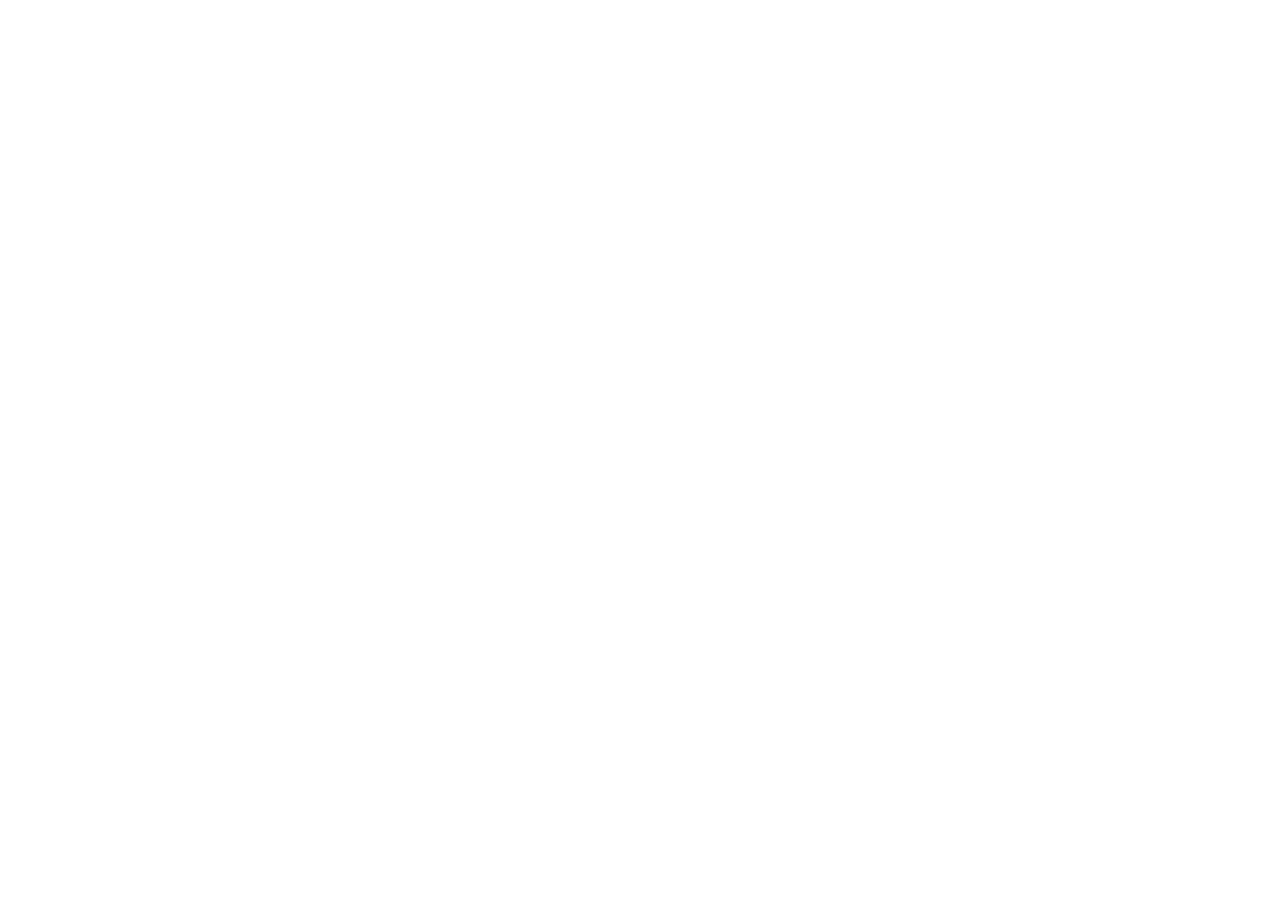
==== index.html @ 129872b4 "Initial commit" ====
<!DOCTYPE html>
<html lang="en">

<head>
  <meta charset="UTF-8">
  <meta http-equiv="X-UA-Compatible" content="IE=edge">
  <meta name="viewport" content="width=device-width, initial-scale=1.0">
  <title>Document</title>
  <link rel="stylesheet" href="https://necolas.github.io/normalize.css/8.0.1/normalize.css">
  <link rel="stylesheet" href="css/col.css">
  <link rel="stylesheet" href="css/style.css">
</head>

<body>

  <script src="js/main.js"></script>
</body>

</html>
---- css/col.css ----
* {
  margin: 0;
  padding: 0;
  box-sizing: border-box;
}

.container {
  margin: 0 auto;
}

.row {
  display: flex;
  flex-flow: row wrap;
}

.between {
  justify-content: space-between;
}
.around {
  justify-content: space-around;
}
.evenly {
  justify-content: space-evenly;
}
.middle {
  align-items: center;
}
.center {
  text-align: center;
  justify-content: center;
}

.col-1 {
  max-width: 8.33333%;
  flex-basis: 8.33333%;
}
.col-2 {
  max-width: 16.66666%;
  flex-basis: 16.66666%;
}
.col-3 {
  max-width: 25%;
  flex-basis: 25%;
}
.col-4 {
  max-width: 33.33333%;
  flex-basis: 33.33333%;
}
.col-5 {
  max-width: 41.66666%;
  flex-basis: 41.66666%;
}
.col-6 {
  max-width: 50%;
  flex-basis: 50%;
}
.col-7 {
  max-width: 58.33333%;
  flex-basis: 58.33333%;
}
.col-8 {
  max-width: 66.66666%;
  flex-basis: 66.66666%;
}
.col-9 {
  max-width: 75%;
  flex-basis: 75%;
}
.col-10 {
  max-width: 83.33333%;
  flex-basis: 83.33333%;
}
.col-11 {
  max-width: 91.66666%;
  flex-basis: 91.66666%;
}
.col-12 {
  max-width: 100%;
  flex-basis: 100%;
}
---- css/style.css ----
*,
*::after,
*::before {
  margin: 0;
  padding: 0;
  box-sizing: border-box;
}

body {
  background-color: #fff;
  min-height: 100vh;
  display: flex;
  flex-direction: column;
}
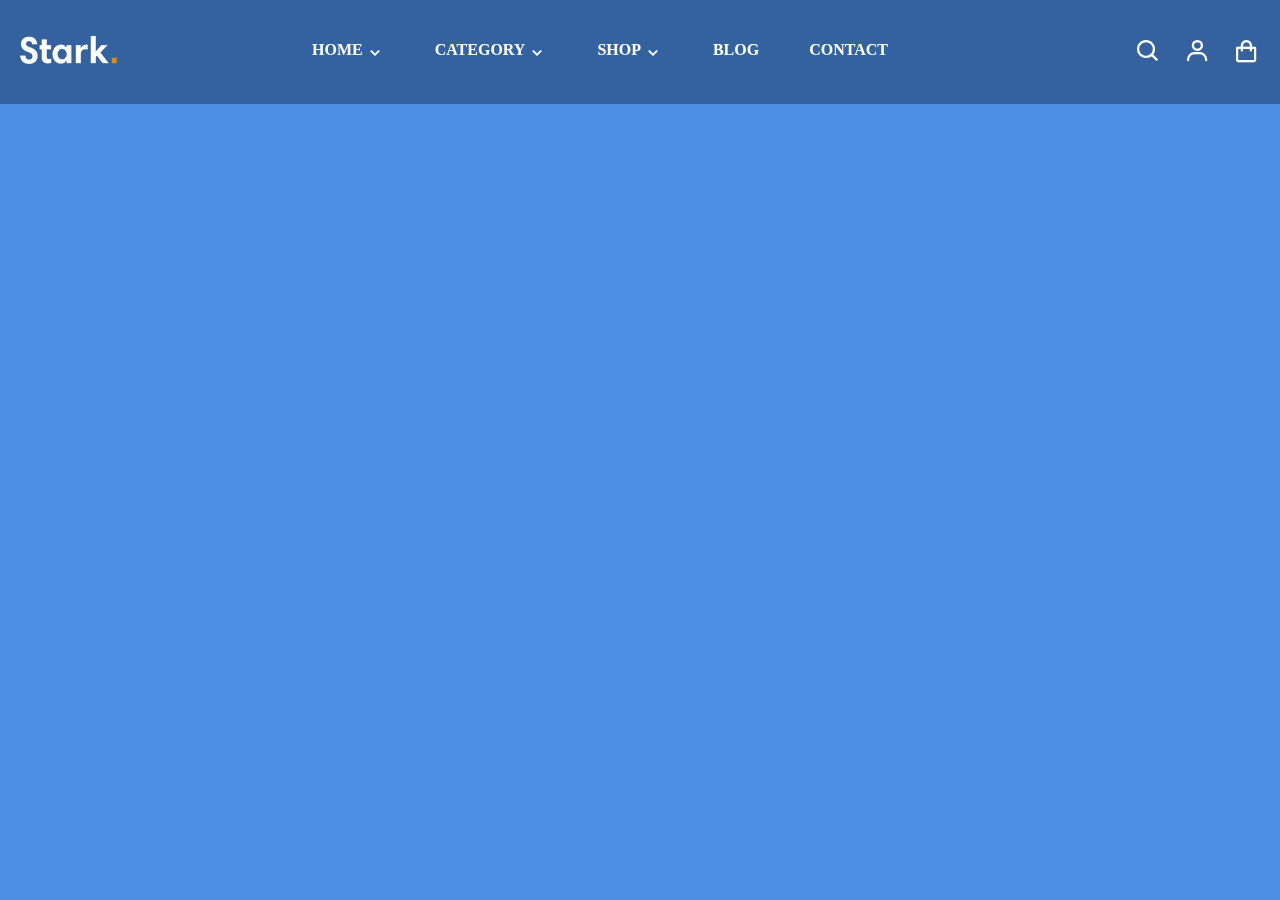
==== commit 22a8e387: "intial commit" ====
--- a/index.html
+++ b/index.html
@@ -5,14 +5,224 @@
   <meta charset="UTF-8">
   <meta http-equiv="X-UA-Compatible" content="IE=edge">
   <meta name="viewport" content="width=device-width, initial-scale=1.0">
-  <title>Document</title>
+  <title>rubiktheme</title>
+  <link href='https://unpkg.com/boxicons@2.1.1/css/boxicons.min.css' rel='stylesheet'>
   <link rel="stylesheet" href="https://necolas.github.io/normalize.css/8.0.1/normalize.css">
   <link rel="stylesheet" href="css/col.css">
+  <link rel="stylesheet" href="fonts/HarmoniaSans/HarmoniaSansProCyr-Light.ttf">
   <link rel="stylesheet" href="css/style.css">
 </head>
 
 <body>
 
+
+  <header class="site-header">
+    <div class="container">
+      <div class="header-inner row middle between">
+        <div class="header-logo">
+          <a class="text-none" href="#"><img src="images/logo_white.png" alt="img" width="97" height="28"></a>
+        </div>
+        <nav class="header-nav">
+          <ul class="nav-list style-none row middle">
+            <li class="nav-item hover-item row middle">
+              <p class="nav-link row middle ">home</p>
+                <i class='bx bx-chevron-down'></i>
+                <div class="home-drop-box">
+                  <ul class="home-list row middle style-none between">
+                    <li class="home-item ">
+                      <img src="images/home-1.jpg" alt="img" width="112" height="103">
+                      <h4 class="Home-1">Home 1</h4>
+                    </li>
+                    <li class="home-item">
+                      <img src="images/home-2.jpg" alt="img" width="112" height="103">
+                      <h4 class="Home-1">Home 2</h4>
+                    </li>
+                    <li class="home-item">
+                      <img src="images/home-3.jpg" alt="img" width="112" height="103">
+                      <h4 class="Home-1">Home 3</h4>
+                    </li>
+                    <li class="home-item">
+                      <img src="images/home-4.jpg" alt="img" width="112" height="103">
+                      <h4 class="Home-1">Home 4</h4>
+                    </li>
+                    <li class="home-item">
+                      <img src="images/home-5.jpg" alt="img" width="112" height="103">
+                      <h4 class="Home-1">Home 5</h4>
+                    </li>
+                    <li class="home-item">
+                      <img src="images/home-6.jpg" alt="img" width="112" height="103">
+                      <h4 class="Home-1">Home 6</h4>
+                    </li>
+                  </ul>
+                </div>
+              </a>
+            </li>
+            <li class="nav-item hover-item row middle">
+             
+              <p class="nav-link row middle ">category</p>
+              <i class='bx bx-chevron-down'></i>
+                <div class="category-drop-box">
+                  <ul class="categ-list-big row middle ">
+                    <li class="categ-item-big col-4">
+                      <ul class="categ-list ">
+                        <li class="categ-item categ-title">
+                         living
+                        </li>
+                        <li class="categ-item ">
+                          <a class="categ-link" href="#">Accessories</a> 
+                         </li>
+                         <li class="categ-item ">
+                          <a class="categ-link" href="#">Accessories</a> 
+                         </li>
+                         <li class="categ-item ">
+                          <a class="categ-link" href="#">Accessories</a> 
+                         </li>
+                         <li class="categ-item ">
+                          <a class="categ-link" href="#">Accessories</a> 
+                         </li>
+                         <li class="categ-item ">
+                          <a class="categ-link" href="#">Accessories</a> 
+                         </li>
+                       
+                      </ul>
+                    </li>
+               
+                    <li class="categ-item-big col-4">
+                      <ul class="categ-list">
+                        <li class="categ-item categ-title">
+                          furniture
+                        </li>
+                        <li class="categ-item ">
+                          <a class="categ-link" href="#">Accessories</a> 
+                         </li>
+                         <li class="categ-item ">
+                          <a class="categ-link" href="#">Accessories</a> 
+                         </li>
+                         <li class="categ-item ">
+                          <a class="categ-link" href="#">Accessories</a> 
+                         </li>
+                         <li class="categ-item ">
+                          <a class="categ-link" href="#">Accessories</a> 
+                         </li>
+                         <li class="categ-item ">
+                          <a class="categ-link" href="#">Accessories</a> 
+                         </li>
+                       
+                      </ul>
+                    </li>
+                    <li class="categ-item-big col-4">
+                      <ul class="categ-list nimadir">
+                        <li class="categ-item categ-title">
+                          home
+                        </li>
+                        <li class="categ-item row middle">
+                           <p class="categ-link">Accessories</p> 
+                          <i class='bx bx-chevron-down cehron-right'></i>
+                          <div class="access-drop-box">
+                            <ul class="categ-list access-list">
+                              <li class="categ-item acces-item">
+                                bottle openers
+                              </li>
+                              <li class="categ-item acces-item">
+                                tablewers
+                              </li>
+                              <li class="categ-item acces-item">
+                                trivets
+                              </li>
+                            </ul>
+                          </div>
+                         </li>
+                         <li class="categ-item row middle">
+                          <p class="categ-link">Accessories</p> 
+                          <i class='bx bx-chevron-down cehron-right'></i>
+                         </li>
+                         <li class="categ-item row middle">
+                          <p class="categ-link">Accessories</p> 
+                          <i class='bx bx-chevron-down cehron-right'></i> 
+                         </li>
+                         <li class="categ-item row middle">
+                          <p class="categ-link">Accessories</p> 
+                          <i class='bx bx-chevron-down cehron-right'></i>
+                         </li>
+                         <li class="categ-item row middle">
+                          <p class="categ-link">Accessories</p> 
+                          <i class='bx bx-chevron-down cehron-right'></i>
+                         </li>
+                       
+                      </ul>
+                    </li>
+                  </ul>
+                  <img class="categ-img" src="images/menu-product-1.jpg" alt="img" width="820" height="108">
+              
+                </div>
+      
+            </li>
+            <li class="nav-item hover-item row middle">
+         
+               <p class="nav-link row middle ">shop </p><i class='bx bx-chevron-down'></i> 
+              <div class="shop-drop-box">
+                <ul class="shop-list style-none ">
+                  <li class="shop-item">
+                    <img src="images/menu1.jpg" alt="img" width="254" height="129">
+                    <h4 class="Home-2">DESK STORAGE</h4>
+                  </li>
+                  <li class="shop-item">
+                    <img src="images/menu2.jpg" alt="img" width="254" height="129">
+                    <h4 class="Home-2">LIGHTING</h4>
+                  </li>
+                  <li class="shop-item">
+                    <img src="images/menu3.jpg" alt="img" width="254" height="129">
+                    <h4 class="Home-2">BOTTLE OPENERS</h4>
+                  </li>
+                  <li class="shop-item">
+                    <img src="images/menu4.jpg" alt="img" width="254" height="129">
+                    <h4 class="Home-2">FURNITURE</h4>
+                  </li>
+                  <li class="shop-item">
+                    <img src="images/menu5.jpg" alt="img" width="254" height="129">
+                    <h4 class="Home-2">DINING</h4>
+                  </li>
+                  <li class="shop-item">
+                    <img src="images/menu6.jpg" alt="img" width="254" height="129">
+                    <h4 class="Home-2">desk lamps</h4>
+                  </li>
+                </ul>
+              </div>
+            </li>
+            <li class="nav-item">
+              <a class="nav-link" href="#">
+                blog
+              </a>
+            </li>
+            <li class="nav-item">
+              <a class="nav-link" href="#">
+                contact
+              </a>
+            </li>
+          </ul>
+        </nav>
+        <div class="row middle">
+         <div class="searchbox">
+          <i class='bx bx-search'></i>
+         </div>
+         <div class="personbox">
+          <i class='bx bx-user'></i>
+         </div>
+          <div class="kozina">
+            <i class='bx bx-shopping-bag'></i>
+          </div>
+        </div>
+      
+      </div>
+    </div>
+  </header>
+
+<section class="hero-section">
+
+</section>
+
+
+
   <script src="js/main.js"></script>
 </body>
 
--- a/css/style.css
+++ b/css/style.css
@@ -1,3 +1,5 @@
+
+@import url('https://fonts.googleapis.com/css2?family=Inter:wght@400;500;600&family=display=swap');
 *,
 *::after,
 *::before {
@@ -7,9 +9,348 @@
 }
 
 body {
-  background-color: #fff;
+  background-color: rgb(76, 143, 230);
   min-height: 100vh;
   display: flex;
   flex-direction: column;
-}
-
+  /* padding-top: 100px; */
+}
+
+
+.container{
+  width: 1270px;
+  padding: 0 15px;
+}
+
+
+.site-header{
+
+  width: 100%;
+  position: fixed;
+  top: 0;
+  transition: all 0.5s ease;
+  background-color: rgba(0, 0, 0, 0.308);
+}
+
+.style-none{
+  list-style-type: none;
+}
+.text-none{
+  text-decoration: none;
+}
+.nav-item{
+  padding: 40px 0;
+  margin-right: 50px;
+  text-decoration: none;
+  text-transform: uppercase;
+  font-size: 16px;
+  color: #fff;
+  line-height: 1.25em;
+  font-weight: 700;
+  cursor: pointer;
+  transition: all 0.5s ease;
+}
+.nav-text{
+  margin-right: 50px;
+  text-decoration: none;
+  text-transform: uppercase;
+  font-size: 16px;
+  color: #fff;
+  line-height: 1.25em;
+  font-weight: 700;
+}
+.nav-link{
+  /* padding-bottom: 3px; */
+  text-decoration: none;
+  text-transform: uppercase;
+  font-size: 16px;
+  color: #fff;
+  line-height: 1.25em;
+  font-weight: 700;
+  display: flex;
+  flex-direction: column;
+  align-items: center;
+  transition: all 0.5s ease;
+
+}
+.nav-link::after{
+  margin-top: 2px;
+  content: '';
+  width: 0;
+  height: 2px;
+  border-radius: 2px;
+  display: block;
+  background-color: #D88F0F;
+  opacity: 0;
+  transition: all 0.4s ease;
+}
+.nav-item:hover .nav-link::after{
+  opacity: 1;
+  width: 100%;
+}
+
+.bx-chevron-down,
+.bx-search, 
+.bx-user,
+.bx-shopping-bag{
+  font-size: 20px;
+  margin-left: 2px;
+}
+.bx-search, 
+.bx-user,
+.bx-shopping-bag{
+  color: #fff;
+  font-size: 27px;
+}
+.bx-search, 
+.bx-user{
+  margin-right: 20px;
+}
+.home-drop-box{
+  position: absolute;
+  top: 140%;
+  left: -170%;
+  padding: 20px;
+  width: 850px;
+  background-color: #fff;
+  transition-duration: 0.4s;
+  border-bottom-left-radius:  5px;
+  border-bottom-right-radius:  5px;
+  display: none;
+  animation: header-anim;
+  animation-duration: 0.5s;
+  transform: translate(0, -20px);
+  transition: all 0.5s ease;
+}
+.hover-item{
+  position: relative;
+  transition: all 0.5s ease;
+}
+.hover-item:nth-child(1):hover .home-drop-box{
+  top: 120%;
+  display: block;
+}
+.hover-item:nth-child(1) .home-drop-box .home-list .home-item:hover  img{
+    transform:scale(1.2);
+}
+.hover-item:nth-child(1) .home-drop-box .home-list .home-item:hover  h4{
+    color: #4c8fe6;
+}
+
+.home-item img{
+  transition: all 0.5s;
+  border-radius: 5px;
+  margin-bottom: 10px;
+}
+.home-item{
+  transition: all 0.5s ease;
+}
+.Home-1{
+  text-align: center;
+  color: #535353;
+  font-size: 14px;
+  font-weight: 600;
+  font-weight: bold;
+  text-transform: uppercase;
+}
+.Home-2{
+  text-align: center;
+  color: #535353;
+  font-size: 14px;
+  font-weight: 600;
+  font-weight: bold;
+  text-transform: uppercase;
+}
+.Home-1::after{
+  margin-top: 2px;
+  content: '';
+  width: 50%;
+  height: 2px;
+  border-radius: 2px;
+  display: block;
+  background-color: #D88F0F;
+  margin: 0 auto;
+}
+
+
+@keyframes header-anim{
+  0%{
+    transform: translate(0,0);
+  }
+  100%{
+    transform: translate(0, -20px);
+  }
+}
+
+
+.hero-section{
+   background-color: #4c8fe6;
+}
+
+
+.shop-drop-box{
+  position: absolute;
+  top: 140%;
+  left: -620%;
+  padding: 20px;
+  width: 850px;
+  background-color: #fff;
+  transition-duration: 0.4s;
+  border-bottom-left-radius:  5px;
+  border-bottom-right-radius:  5px;
+  display: none;
+  animation: header-anim;
+  animation-duration: 0.5s;
+  transform: translate(0, -20px);
+  transition: all 0.5s ease;
+
+}
+.shop-item:not(:nth-child(3), :nth-child(6)){
+ margin-right: 20px;
+}
+
+.shop-item img{
+  margin-bottom: 10px;
+  transition: all 0.5s ease;
+  border-radius: 5px;
+}
+.shop-item h4{
+  margin-bottom: 10px;
+}
+
+
+.shop-list{
+  display: flex;
+  flex-wrap: wrap;
+  justify-content: space-between;
+}
+.hover-item:nth-child(3):hover .shop-drop-box{
+  top: 120%;
+  display: block;
+}
+.hover-item:nth-child(3) .shop-drop-box .shop-list .shop-item:hover  img{
+    transform:scale(1.1);
+}
+.hover-item:nth-child(3) .shop-drop-box .shop-list .shop-item:hover h4{
+    color: #4c8fe6;
+}
+
+
+
+.category-drop-box{
+  position: absolute;
+  top: 140%;
+  left: -230%;
+  padding: 20px;
+  width: 850px;
+  background-color: #fff;
+  transition-duration: 0.4s;
+  border-bottom-left-radius:  5px;
+  border-bottom-right-radius:  5px;
+  display: none;
+  animation: header-anim;
+  animation-duration: 0.5s;
+  transform: translate(0, -20px);
+  transition: all 0.5s ease;
+}
+.categ-title{
+  font-size: 16px;
+  font-weight: 600;
+  color: #535353;
+  list-style-type: none;
+  text-transform: uppercase;
+}
+.categ-title::after{
+  margin-top: 4px;
+  content: '';
+  width: 20%;
+  height: 2px;
+  border-radius: 2px;
+  display: block;
+  background-color: #D88F0F;
+  margin-bottom: 25px;
+}
+.categ-list{
+  padding: 15px;
+  list-style-type: disc;
+  color: #535353;
+}
+.categ-list-big{
+  list-style-type: none;
+  margin-bottom: 20px;
+}
+
+
+.categ-item{
+  transition: all 0.2s ease;
+}
+.categ-link{
+  font-size: 16px;
+  color: #535353;
+  text-decoration: none;
+  text-transform: capitalize;
+  transition: all 0.5s ease;
+}
+.categ-item{
+  margin-bottom: 15px;
+}
+.categ-link:hover{
+  color: #D88F0F;
+}
+.hover-item:nth-child(2):hover .category-drop-box{
+  top: 120%;
+  display: block;
+}
+.hover-item:nth-child(2) .category-drop-box .categ-list-big .categ-item-big .categ-list .categ-item:hover{
+  color: #D88F0F;
+}
+.category-drop-box img{
+  transition: all 0.5s ease;
+}
+.hover-item .category-drop-box img:hover{
+  transform: scale(0.9);
+}
+
+.cehron-right{
+  margin: 0;
+  color: #535353;
+}
+
+
+.nimadir{
+  list-style-type: disc ;
+  color: #535353;
+}
+
+
+.access-drop-box{
+  position: absolute;
+  top: 140%;
+  left: -230%;
+  padding: 20px;
+  width: 850px;
+  background-color: #fff;
+  transition-duration: 0.4s;
+  border-bottom-left-radius:  5px;
+  border-bottom-right-radius:  5px;
+  /* display: none; */
+  animation: header-anim2;
+  animation-duration: 0.5s;
+  transform: translate(-20px, 0);
+  transition: all 0.5s ease;
+}
+
+
+/* 
+@keyframes header-anim2{
+  0%{
+    transform: translate(0,0);
+  }
+  100%{
+    transform: translate(-20px, 0);
+  }
+}
+.hover-item:nth-child(2) .category-drop-box .categ-list-big .categ-item-big:nth-child(3) .categ-list .categ-item:nth-child(1):hover .access-drop-box{
+  top: 120%;
+  display: block;
+} */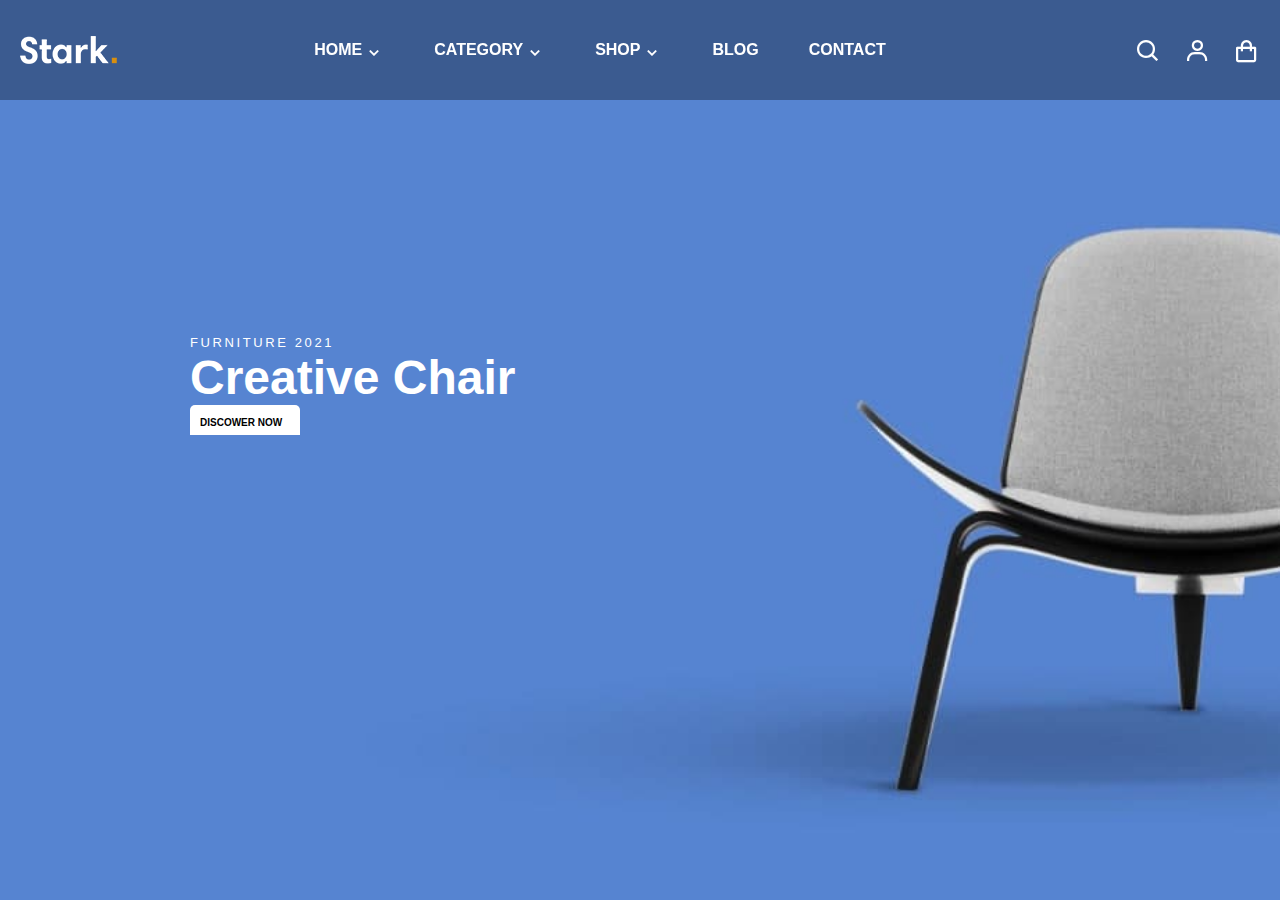
==== commit c91e25d4: "s" ====
--- a/index.html
+++ b/index.html
@@ -15,7 +15,7 @@
 
 <body>
 
-
+<div class="hero-img">
   <header class="site-header">
     <div class="container">
       <div class="header-inner row middle between">
@@ -111,22 +111,22 @@
                       </ul>
                     </li>
                     <li class="categ-item-big col-4">
-                      <ul class="categ-list nimadir">
+                      <ul class="categ-list ">
                         <li class="categ-item categ-title">
                           home
                         </li>
                         <li class="categ-item row middle">
                            <p class="categ-link">Accessories</p> 
                           <i class='bx bx-chevron-down cehron-right'></i>
-                          <div class="access-drop-box">
-                            <ul class="categ-list access-list">
-                              <li class="categ-item acces-item">
-                                bottle openers
-                              </li>
-                              <li class="categ-item acces-item">
-                                tablewers
-                              </li>
-                              <li class="categ-item acces-item">
+                          <div class="access-drop-box ">
+                            <ul class=" access-list">
+                              <li class="categ-link acces-item">
+                                bottle openers
+                              </li>
+                              <li class="categ-link acces-item">
+                                tablewers
+                              </li>
+                              <li class="categ-link acces-item">
                                 trivets
                               </li>
                             </ul>
@@ -135,18 +135,76 @@
                          <li class="categ-item row middle">
                           <p class="categ-link">Accessories</p> 
                           <i class='bx bx-chevron-down cehron-right'></i>
+                          <div class="access-drop-box2 ">
+                            <ul class=" access-list">
+                              <li class="categ-link acces-item">
+                                bottle openers
+                              </li>
+                              <li class="categ-link acces-item">
+                                tablewers
+                              </li>
+                              <li class="categ-link acces-item">
+                                trivets
+                              </li>
+                              <li class="categ-link acces-item">
+                                trivets
+                              </li>
+                              <li class="categ-link acces-item">
+                                trivets
+                              </li>
+                            </ul>
+                          </div>
                          </li>
                          <li class="categ-item row middle">
                           <p class="categ-link">Accessories</p> 
                           <i class='bx bx-chevron-down cehron-right'></i> 
+                          <div class="access-drop-box3 ">
+                            <ul class=" access-list">
+                              <li class="categ-link acces-item">
+                                bottle openers
+                              </li>
+                              <li class="categ-link acces-item">
+                                tablewers
+                              </li>
+                            </ul>
+                          </div>
                          </li>
                          <li class="categ-item row middle">
                           <p class="categ-link">Accessories</p> 
                           <i class='bx bx-chevron-down cehron-right'></i>
+                          <div class="access-drop-box4 ">
+                            <ul class=" access-list">
+                              <li class="categ-link acces-item">
+                                bottle openers
+                              </li>
+                              <li class="categ-link acces-item">
+                                tablewers
+                              </li>
+                              <li class="categ-link acces-item">
+                                trivets
+                              </li>
+                              <li class="categ-link acces-item">
+                                trivets
+                              </li>
+                              <li class="categ-link acces-item">
+                                trivets
+                              </li>
+                            </ul>
+                          </div>
                          </li>
                          <li class="categ-item row middle">
                           <p class="categ-link">Accessories</p> 
                           <i class='bx bx-chevron-down cehron-right'></i>
+                          <div class="access-drop-box5 ">
+                            <ul class=" access-list">
+                              <li class="categ-link acces-item">
+                                bottle openers
+                              </li>
+                              <li class="categ-link acces-item">
+                                tablewers
+                              </li>
+                            </ul>
+                          </div>
                          </li>
                        
                       </ul>
@@ -202,15 +260,15 @@
           </ul>
         </nav>
         <div class="row middle">
-         <div class="searchbox">
+         <button class="searchbox" id="openmodalsearch">
           <i class='bx bx-search'></i>
-         </div>
-         <div class="personbox">
+         </button>
+         <button class="pesonbtn" id="btnpersonid">
           <i class='bx bx-user'></i>
-         </div>
-          <div class="kozina">
+         </button>
+          <button class="korzina" id="korzinaid">
             <i class='bx bx-shopping-bag'></i>
-          </div>
+          </button>
         </div>
       
       </div>
@@ -218,11 +276,75 @@
   </header>
 
 <section class="hero-section">
-
+<div class="container">
+  <div class="hero-inner ">
+    <div class="hero-info">
+      <div class="hero-block">
+      <p class="hero-text">
+        furniture 2021
+      </p>
+      <h1 class="hero-title">creative chair</h1>
+      <a class="discow" href="#">discower now</a>
+    </div>
+    <div class="flur"></div>
+  </div>
+ 
+  </div>
+</div>
 </section>
 
 
-
+</div>
+
+
+<div class="searchmodalbox" id="modalboxsearch">
+  <div class="searchinner">
+    <button class="remove" id="removeid">X</button>
+    <p class="modal-text">what are you looking for?</p>
+    <div class="searchinput row middle between">
+      <input class="input" type="text" placeholder="search">
+      <button class="searchbox"><i class='bx bx-search serachimg'></i></button>
+    </div>
+    <p class="modal-text modal-text2">No produst found</p>
+  </div>
+</div>
+
+<div class="personmodalbox" id="modalboxperson">
+  <div class="personinner">
+    <button class="remove2" id="removeid2">X</button>
+    <div class="row midddle center link-box">
+      <a class="signin in" href="#">sign in</a>
+      <hr class="tophr">
+      <a  class="signin regitsr" href="#">registr</a>
+    </div>
+    <div class="input-box">
+      <form action="https://echo.htmlacademy.ru">
+          <input class="input-label email" type="text" name="email" id="email" placeholder=" email " required>
+         <input  class="input-label sign-password"  type="password" name="email" id="password" placeholder="Password" required>
+          <button class="btn-form sign-up-btn" type="submit">Sign in</button>
+      </form>
+  </div>
+  <a class="forgot-link" href="#">Forgot your Password?</a>
+  <a class="comp-text" href="#">compare (0)</a>
+  <a class="comp-text" href="#">wishlist (0)</a>
+  <a class="comp-text" href="#">english</a>
+  <a class="comp-text" href="#">usd</a>
+
+  </div>
+</div>
+
+
+
+
+<div class="korzinamodalbox" id="modalboxkorzina">
+  <div class="korzininner">
+    <div class="korzinbox row middle center  ">
+      <button class="remove3" id="removeid3">X</button>
+      <p class="card-text">Your cart</p>
+    </div>
+  <p class="cards-text">There are no more items in your cart</p>
+  </div>
+</div>
   <script src="js/main.js"></script>
 </body>
 
--- a/css/style.css
+++ b/css/style.css
@@ -9,11 +9,12 @@
 }
 
 body {
-  background-color: rgb(76, 143, 230);
+  background-color: #4c8fe6;
   min-height: 100vh;
   display: flex;
+  font-family:sans-serif;
   flex-direction: column;
-  /* padding-top: 100px; */
+  overflow-x: hidden;
 }
 
 
@@ -24,10 +25,11 @@
 
 
 .site-header{
-
   width: 100%;
+  height: 100px;
   position: fixed;
   top: 0;
+  left: 0;
   transition: all 0.5s ease;
   background-color: rgba(0, 0, 0, 0.308);
 }
@@ -127,7 +129,7 @@
   transition: all 0.5s ease;
 }
 .hover-item:nth-child(1):hover .home-drop-box{
-  top: 120%;
+  top: 115%;
   display: block;
 }
 .hover-item:nth-child(1) .home-drop-box .home-list .home-item:hover  img{
@@ -183,9 +185,7 @@
 }
 
 
-.hero-section{
-   background-color: #4c8fe6;
-}
+
 
 
 .shop-drop-box{
@@ -225,7 +225,7 @@
   justify-content: space-between;
 }
 .hover-item:nth-child(3):hover .shop-drop-box{
-  top: 120%;
+  top: 115%;
   display: block;
 }
 .hover-item:nth-child(3) .shop-drop-box .shop-list .shop-item:hover  img{
@@ -272,7 +272,7 @@
 }
 .categ-list{
   padding: 15px;
-  list-style-type: disc;
+  list-style-type: square;
   color: #535353;
 }
 .categ-list-big{
@@ -283,6 +283,7 @@
 
 .categ-item{
   transition: all 0.2s ease;
+  margin-bottom: 15px;
 }
 .categ-link{
   font-size: 16px;
@@ -291,14 +292,12 @@
   text-transform: capitalize;
   transition: all 0.5s ease;
 }
-.categ-item{
-  margin-bottom: 15px;
-}
+
 .categ-link:hover{
   color: #D88F0F;
 }
 .hover-item:nth-child(2):hover .category-drop-box{
-  top: 120%;
+  top: 115%;
   display: block;
 }
 .hover-item:nth-child(2) .category-drop-box .categ-list-big .categ-item-big .categ-list .categ-item:hover{
@@ -325,32 +324,476 @@
 
 .access-drop-box{
   position: absolute;
-  top: 140%;
-  left: -230%;
-  padding: 20px;
-  width: 850px;
+  top: 85px;
+  left: 715px;
+  width: 150px;
   background-color: #fff;
   transition-duration: 0.4s;
-  border-bottom-left-radius:  5px;
-  border-bottom-right-radius:  5px;
-  /* display: none; */
+  border-radius: 5px;
+  box-shadow: 0 5px 5px 0 rgba(0,0,0,0.2);
+  display: none;
   animation: header-anim2;
   animation-duration: 0.5s;
-  transform: translate(-20px, 0);
-  transition: all 0.5s ease;
-}
-
-
-/* 
+  transform: translate(-30px, 0);
+  transition: all 0.5s ease;
+}
+
+.access-list{
+  padding: 20px;
+  list-style-type:square;
+  color: #535353;
+}
+.acces-item{
+  font-size: 14px;
+  color: #535353d7;
+  text-decoration: none;
+  text-transform: capitalize;
+  transition: all 0.5s ease;
+}
+.acces-item:not(:last-child){
+  margin-bottom: 10px;
+}
+
+.access-drop-box2{
+  position: absolute;
+  top: 105px;
+  left: 715px;
+  width: 150px;
+  background-color: #fff;
+  transition-duration: 0.4s;
+  border-radius: 5px;
+  box-shadow: 0 5px 5px 0 rgba(0,0,0,0.2);
+  display: none;
+  animation: header-anim2;
+  animation-duration: 0.5s;
+  transform: translate(-30px, 0);
+  transition: all 0.5s ease;
+}
+.access-drop-box3{
+  position: absolute;
+  top: 140px;
+  left: 715px;
+  width: 150px;
+  background-color: #fff;
+  transition-duration: 0.4s;
+  border-radius: 5px;
+  box-shadow: 0 5px 5px 0 rgba(0,0,0,0.2);
+  display: none;
+  animation: header-anim2;
+  animation-duration: 0.5s;
+  transform: translate(-30px, 0);
+  transition: all 0.5s ease;
+}
+.access-drop-box4{
+  position: absolute;
+  top: 180px;
+  left: 715px;
+  width: 150px;
+  background-color: #fff;
+  transition-duration: 0.4s;
+  border-radius: 5px;
+  box-shadow: 0 5px 5px 0 rgba(0,0,0,0.2);
+  display: none;
+  animation: header-anim2;
+  animation-duration: 0.5s;
+  transform: translate(-30px, 0);
+  transition: all 0.5s ease;
+}
+.access-drop-box5{
+  position: absolute;
+  top: 216px;
+  left: 715px;
+  width: 150px;
+  background-color: #fff;
+  transition-duration: 0.4s;
+  border-radius: 5px;
+  box-shadow: 0 5px 5px 0 rgba(0,0,0,0.2);
+  display: none;
+  animation: header-anim2;
+  animation-duration: 0.5s;
+  transform: translate(-30px, 0);
+  transition: all 0.5s ease;
+}
 @keyframes header-anim2{
   0%{
     transform: translate(0,0);
   }
   100%{
-    transform: translate(-20px, 0);
+    transform: translate(-30px, 0);
   }
 }
-.hover-item:nth-child(2) .category-drop-box .categ-list-big .categ-item-big:nth-child(3) .categ-list .categ-item:nth-child(1):hover .access-drop-box{
-  top: 120%;
-  display: block;
-} */+.categ-item:nth-child(2):hover .access-drop-box{
+  left: 720px;
+  display: block;
+}
+.categ-item:nth-child(3):hover .access-drop-box2{
+  left: 720px;
+  display: block;
+}
+.categ-item:nth-child(4):hover .access-drop-box3{
+  left: 720px;
+  display: block;
+}
+.categ-item:nth-child(5):hover .access-drop-box4{
+  left: 720px;
+  display: block;
+}
+.categ-item:nth-child(6):hover .access-drop-box5{
+  left: 720px;
+  display: block;
+}
+
+
+.hero-section{
+  margin-top: 100px;
+  z-index: -1;
+  overflow: hidden;
+}
+.hero-img{
+  content: '';
+  display: block;
+  width: 100vw;
+  height: 100vh;
+  background-image: url('../images/chair.jpg');
+  background-repeat: no-repeat;
+  background-size: cover;
+}
+
+.hero-inner{
+  padding-top: 235px;
+}
+.hero-text{
+  color: #fff;
+  font-size: 13px;
+  letter-spacing: 0.2em;
+  text-transform: uppercase;
+}
+.hero-title{
+  text-transform: capitalize;
+  color: #fff;
+  font-size: 48px;
+  font-weight: 600;
+}
+.hero-block{
+  padding-left: 170px;
+}
+.hero-info{
+  /* width: 0;
+  overflow: hidden; */
+  height: 100px;
+  transition: all 4s 2s ease infinite;
+  position: relative;
+  animation: hero-anim;
+  white-space: nowrap;
+}
+.hero-block{
+  position: absolute;
+}
+@keyframes hero-anim {
+  100%{
+    width: 600px;
+  }
+  
+}
+
+
+/* .flur{
+  position: absolute;
+  left: 0;
+  background-color: #4c8fe6;
+  height: 100px;
+  width: 590px;
+} */
+
+.hero-nfo:hover{
+  width: 100%;
+}
+
+
+.discow{
+  background-color: #fff;
+  color: #000;
+  padding: 12px 10px ;
+  font-size: 10px;
+  font-weight: 800;
+  text-decoration: none;
+  text-transform: uppercase;
+  border-radius: 5px;
+  font-weight: bold;
+  display: flex;
+  align-items: center;
+  width: 110px;
+}
+
+
+
+
+
+
+
+
+
+
+
+
+
+
+
+
+
+
+
+
+
+
+
+
+
+
+
+
+
+
+.searchbox{
+  border: none;
+  cursor: pointer;
+  background-color: transparent;
+  transition: all 0.5s ease;
+}
+.pesonbtn{
+  cursor: pointer;
+  border: none;
+  background-color: transparent;
+  transition: all 0.5s ease;
+}
+.korzina{
+  cursor: pointer;
+  border: none;
+  background-color: transparent;
+  transition: all 0.5s ease;
+}
+
+.searchmodalbox{
+  position: absolute;
+  top: 0;
+  left: 0;
+  background-color: #fff;
+  width: 100vw;
+  height: 100vh;
+  display: none;
+  z-index: 100;
+}
+.searchinner{
+  position: absolute;
+  top:0;
+  left: 0;
+  padding: 100px 20px;
+}
+.searchinput{
+  width: 97vw;
+  height: 100px;
+  border: none;
+  border-bottom: 4px solid #535353;
+  margin-bottom: 50px;
+}
+.input{
+  width: 95%;
+  border: none; 
+  text-transform: capitalize;
+  font-size: 40px;
+  font-weight: 500; 
+  outline: none;
+ 
+}
+
+.serachimg{
+  color: #535353;
+  font-size: 40px;
+  transition: all 0.4s ease;
+}
+.serachimg:hover{
+  color: #D88F0F;
+}
+.modal-text{
+  font-size: 16px;
+  color: #2e2c2c;
+  text-transform: lowercase;
+  font-weight: 500;
+  margin-bottom: 10px;
+}
+.modal-text2{
+  text-transform: capitalize;
+}
+
+.remove{
+  position: absolute;
+  top: 24%;
+  right: 3%;
+  border: none;
+  background-color: transparent;
+  color: #535353;
+  font-size: 40px;
+  transition: all 0.4s ease;
+  cursor: pointer;
+}
+.remove:hover{
+  color: #D88F0F;
+}
+
+
+.personmodalbox{
+  position: absolute;
+  top: 0;
+  right: 0;
+  background-color: #fff;
+  width: 370px;
+  height: 100vh;
+  display: none;
+  z-index: 100;
+}
+.personinner{
+  position: absolute;
+  top:0;
+  right: 0;
+  padding: 60px 20px; 
+}
+
+
+.remove2{
+  position: absolute;
+  top: 4%;
+  left: 5%;
+  border: none;
+  color: #535353;
+  font-size: 20px;
+  transition: all 0.4s ease;
+  cursor: pointer;
+  padding: 10px 14px;
+  border-radius: 50%;
+}
+.in{
+  margin-right: 30px;
+}
+.link-box{
+  padding-top: 40px;
+  margin-bottom: 20px;
+}
+.tophr{
+  margin: 0 20px;
+  border-right: 1px solid #53535371;
+  width: 1px;
+  height: 30px;
+  background-color: #53535375;
+  color: #53535350;
+}
+.signin{
+  text-transform: uppercase;
+  font-size: 14px;
+  color: #000;
+  font-weight: 600;
+  text-decoration: none;
+ 
+}
+.regitsr{
+  margin-left: 30px;
+  color: #535353b7;
+}
+
+.input-label{
+  width: 320px;
+  border: 1px solid #53535356;
+  outline: none;
+  padding:18px  10px;
+  text-transform: capitalize;
+  margin-bottom: 20px;
+}
+.btn-form{
+  border: none;
+  background-color: #000;
+  color: #fff;
+  width: 320px;
+  padding: 18px 10px;
+  text-transform: uppercase;
+  cursor: pointer;
+  border-radius: 3px;
+  margin-bottom: 15px;
+}
+.forgot-link{
+  color: #53535388;
+  text-decoration: none;
+  font-size: 16px;
+  display: block;
+  margin-bottom: 20px;
+}
+
+.comp-text{
+  text-decoration: none;
+  padding: 10px 0;  
+  color: #2e2d2d;
+  font-size: 16px;
+  display: block;
+  margin-bottom: 20px;
+  text-transform: capitalize;
+  border-bottom: 1px solid #5353532a;
+}
+
+
+.korzinamodalbox{
+  position: absolute;
+  top: 0;
+  right: 0;
+  background-color: #fff;
+  width: 370px;
+  height: 100vh;
+  display: none;
+  z-index: 100;
+}
+.korzininner{
+  position: absolute;
+  top:0;
+}
+.korzinbox{
+  width: 370px;
+  height: 60px;
+  background-color: rgba(226, 215, 215, 0.678);
+  margin-bottom: 30px;
+}
+.remove3{
+  position: absolute;
+  top: 10%;
+  left: 2%;
+  border: none;
+  color: #535353ce;
+  font-size: 16px;
+  background-color: transparent;
+  transition: all 0.4s ease;
+  cursor: pointer;
+  padding: 10px 14px;
+}
+.card-text{
+  text-align: center;
+  font-size: 16px;
+  color: rgba(0, 0, 0, 0.863);
+  text-transform: uppercase;
+  font-weight: 600;
+
+}
+.cards-text{
+  color: #535353;
+  font-size: 16px;
+  text-align: center;
+  letter-spacing:1.2;
+}
+.show{
+  display: block;
+  animation: show 0.4s ease;
+}
+
+@keyframes show {
+  0% {
+    height: 0;
+  }
+  100% {
+    height: 100vh;
+  }
+}
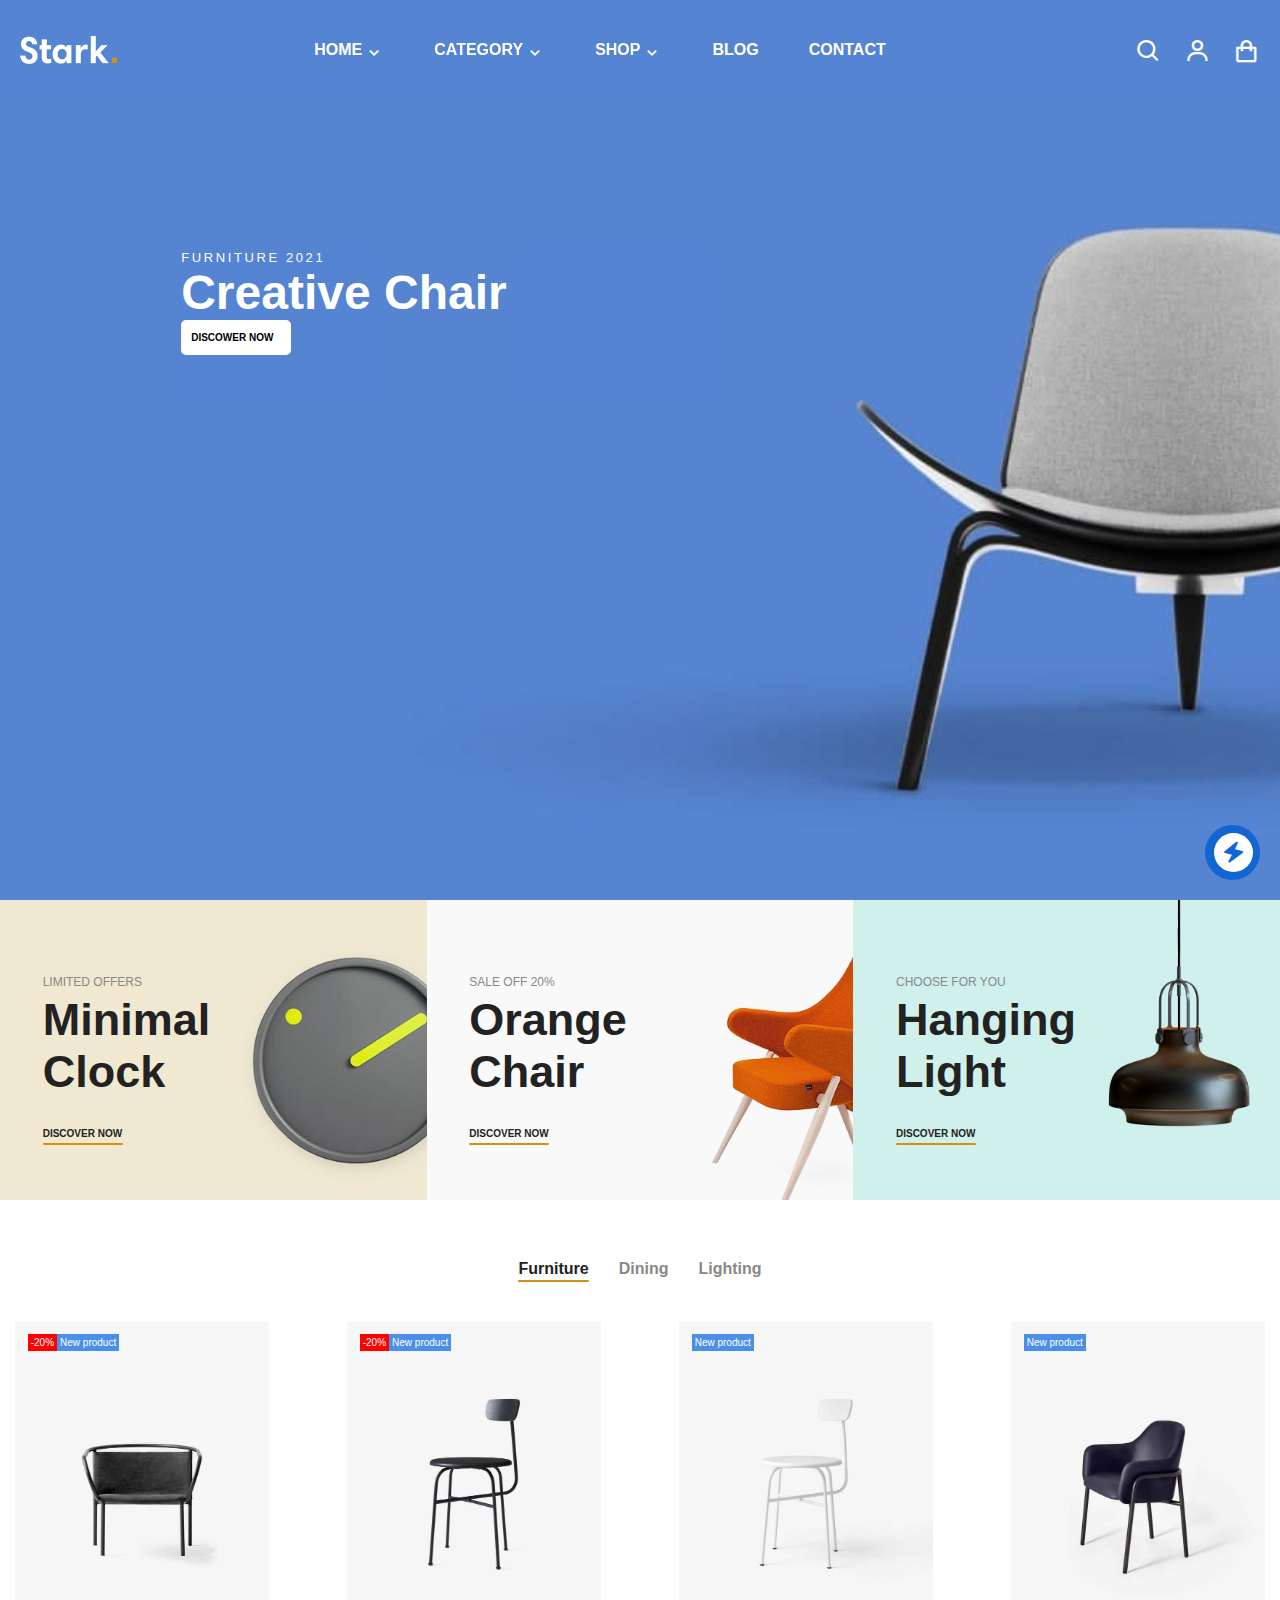
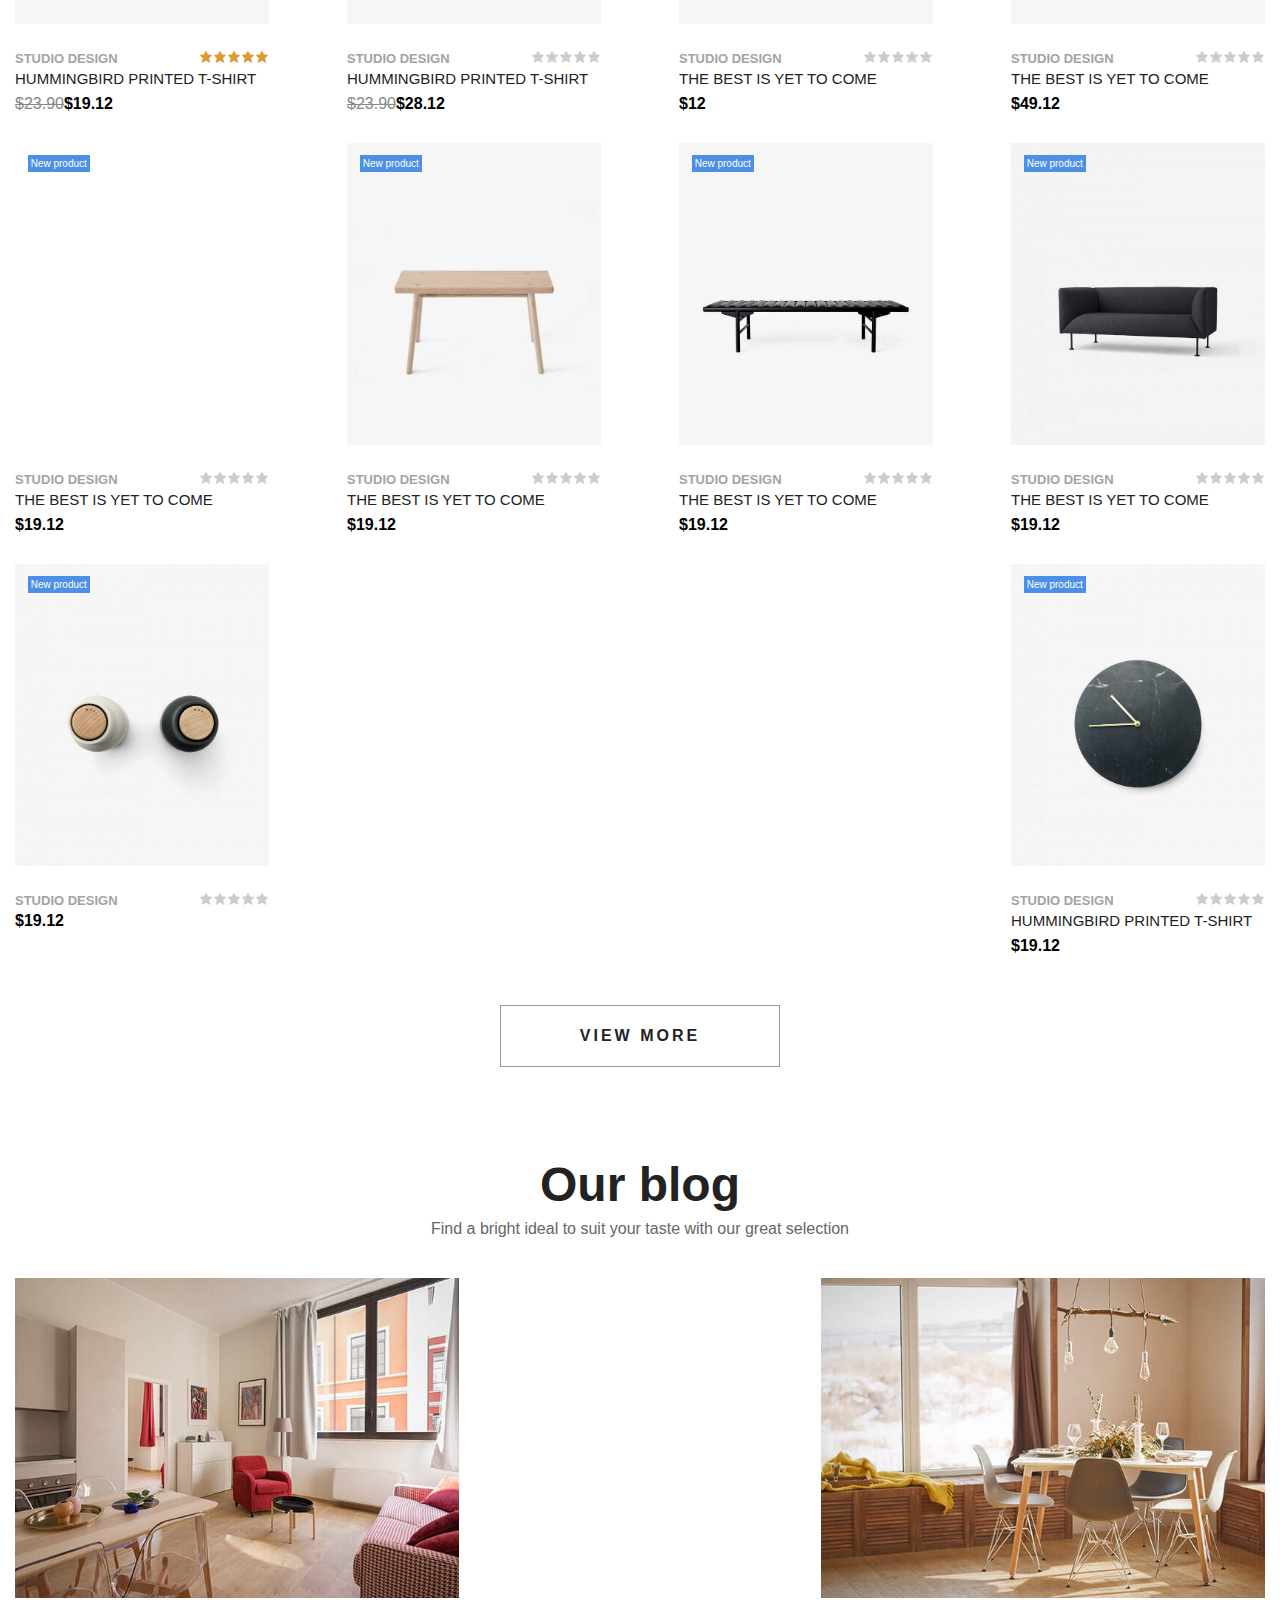
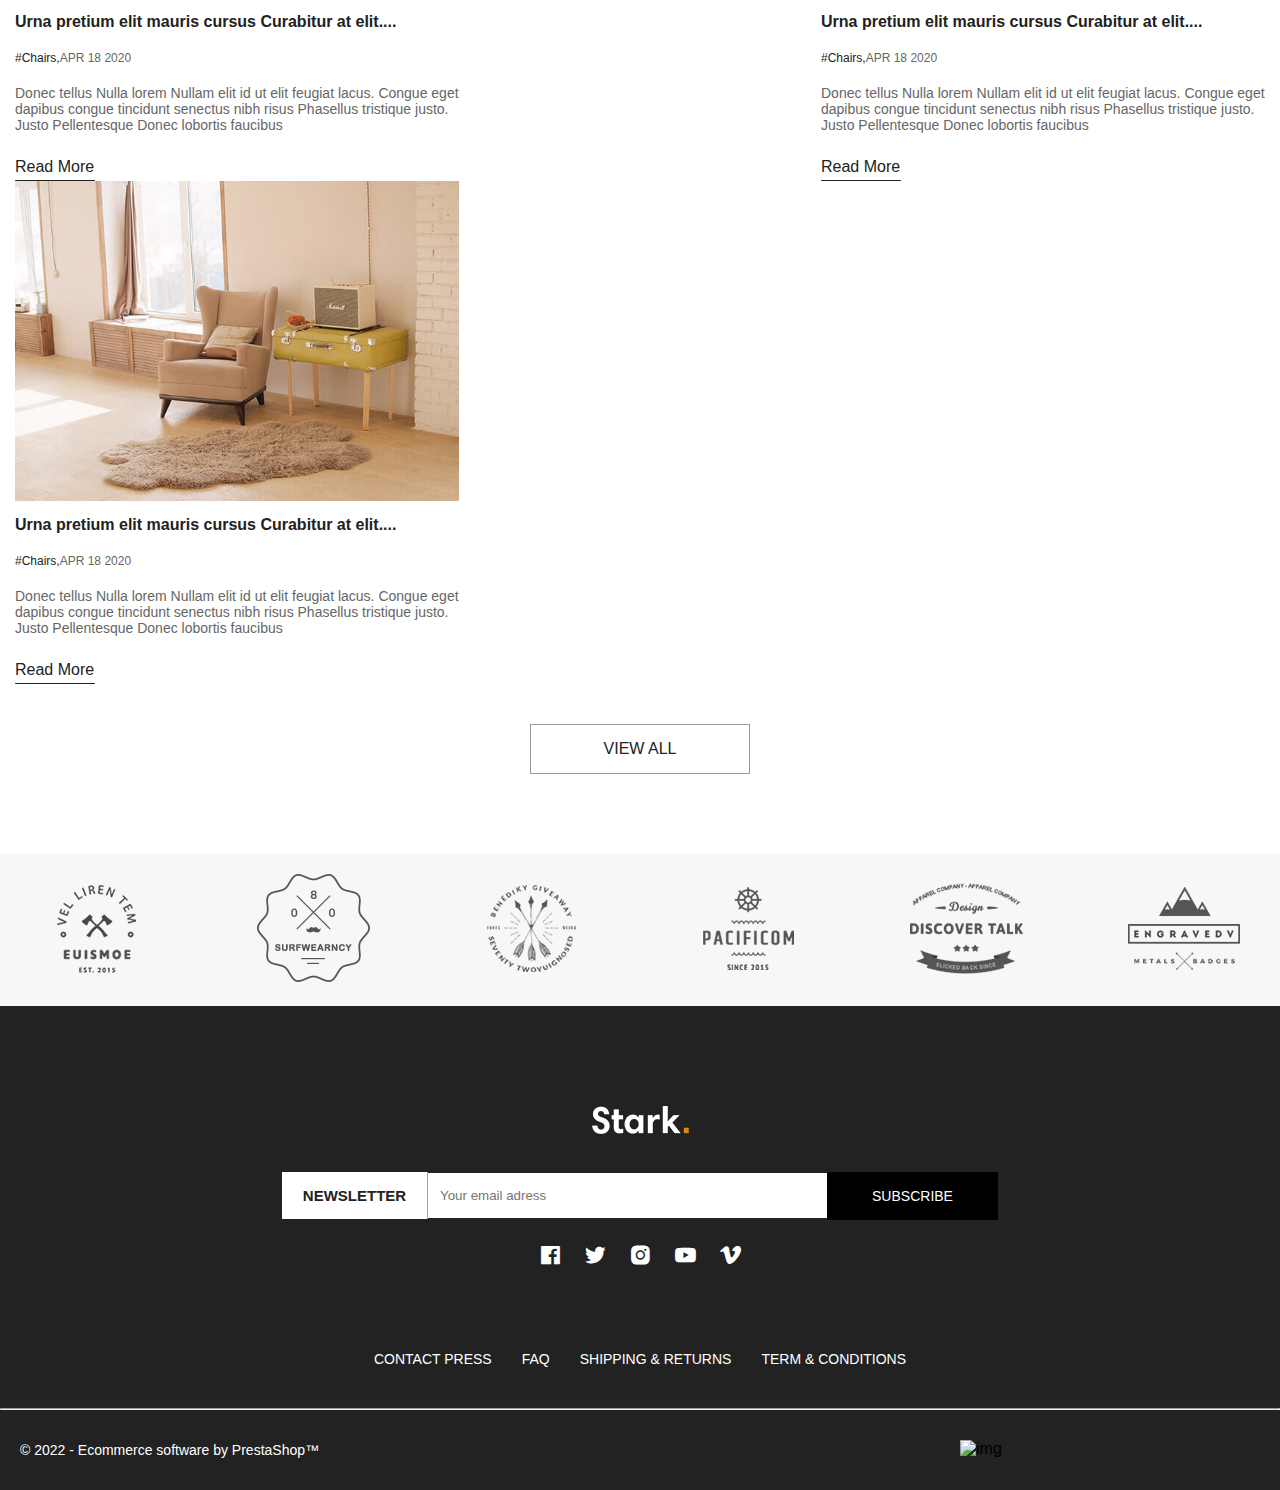
==== commit 5ff32ae0: "initial commit" ====
--- a/index.html
+++ b/index.html
@@ -15,17 +15,17 @@
 
 <body>
 
-<div class="hero-img">
-  <header class="site-header">
-    <div class="container">
-      <div class="header-inner row middle between">
-        <div class="header-logo">
-          <a class="text-none" href="#"><img src="images/logo_white.png" alt="img" width="97" height="28"></a>
-        </div>
-        <nav class="header-nav">
-          <ul class="nav-list style-none row middle">
-            <li class="nav-item hover-item row middle">
-              <p class="nav-link row middle ">home</p>
+  <div class="hero-img">
+    <header class="site-header">
+      <div class="container">
+        <div class="header-inner row middle between">
+          <div class="header-logo">
+            <a class="text-none" href="#"><img src="images/logo_white.png" alt="img" width="97" height="28"></a>
+          </div>
+          <nav class="header-nav">
+            <ul class="nav-list style-none row middle">
+              <li class="nav-item hover-item row middle">
+                <p class="nav-link row middle ">home</p>
                 <i class='bx bx-chevron-down'></i>
                 <div class="home-drop-box">
                   <ul class="home-list row middle style-none between">
@@ -55,59 +55,59 @@
                     </li>
                   </ul>
                 </div>
-              </a>
-            </li>
-            <li class="nav-item hover-item row middle">
-             
-              <p class="nav-link row middle ">category</p>
-              <i class='bx bx-chevron-down'></i>
+                </a>
+              </li>
+              <li class="nav-item hover-item row middle">
+
+                <p class="nav-link row middle ">category</p>
+                <i class='bx bx-chevron-down'></i>
                 <div class="category-drop-box">
                   <ul class="categ-list-big row middle ">
                     <li class="categ-item-big col-4">
                       <ul class="categ-list ">
                         <li class="categ-item categ-title">
-                         living
+                          living
                         </li>
                         <li class="categ-item ">
-                          <a class="categ-link" href="#">Accessories</a> 
-                         </li>
-                         <li class="categ-item ">
-                          <a class="categ-link" href="#">Accessories</a> 
-                         </li>
-                         <li class="categ-item ">
-                          <a class="categ-link" href="#">Accessories</a> 
-                         </li>
-                         <li class="categ-item ">
-                          <a class="categ-link" href="#">Accessories</a> 
-                         </li>
-                         <li class="categ-item ">
-                          <a class="categ-link" href="#">Accessories</a> 
-                         </li>
-                       
+                          <a class="categ-link" href="#">Accessories</a>
+                        </li>
+                        <li class="categ-item ">
+                          <a class="categ-link" href="#">Accessories</a>
+                        </li>
+                        <li class="categ-item ">
+                          <a class="categ-link" href="#">Accessories</a>
+                        </li>
+                        <li class="categ-item ">
+                          <a class="categ-link" href="#">Accessories</a>
+                        </li>
+                        <li class="categ-item ">
+                          <a class="categ-link" href="#">Accessories</a>
+                        </li>
+
                       </ul>
                     </li>
-               
+
                     <li class="categ-item-big col-4">
                       <ul class="categ-list">
                         <li class="categ-item categ-title">
                           furniture
                         </li>
                         <li class="categ-item ">
-                          <a class="categ-link" href="#">Accessories</a> 
-                         </li>
-                         <li class="categ-item ">
-                          <a class="categ-link" href="#">Accessories</a> 
-                         </li>
-                         <li class="categ-item ">
-                          <a class="categ-link" href="#">Accessories</a> 
-                         </li>
-                         <li class="categ-item ">
-                          <a class="categ-link" href="#">Accessories</a> 
-                         </li>
-                         <li class="categ-item ">
-                          <a class="categ-link" href="#">Accessories</a> 
-                         </li>
-                       
+                          <a class="categ-link" href="#">Accessories</a>
+                        </li>
+                        <li class="categ-item ">
+                          <a class="categ-link" href="#">Accessories</a>
+                        </li>
+                        <li class="categ-item ">
+                          <a class="categ-link" href="#">Accessories</a>
+                        </li>
+                        <li class="categ-item ">
+                          <a class="categ-link" href="#">Accessories</a>
+                        </li>
+                        <li class="categ-item ">
+                          <a class="categ-link" href="#">Accessories</a>
+                        </li>
+
                       </ul>
                     </li>
                     <li class="categ-item-big col-4">
@@ -116,7 +116,7 @@
                           home
                         </li>
                         <li class="categ-item row middle">
-                           <p class="categ-link">Accessories</p> 
+                          <p class="categ-link">Accessories</p>
                           <i class='bx bx-chevron-down cehron-right'></i>
                           <div class="access-drop-box ">
                             <ul class=" access-list">
@@ -131,9 +131,9 @@
                               </li>
                             </ul>
                           </div>
-                         </li>
-                         <li class="categ-item row middle">
-                          <p class="categ-link">Accessories</p> 
+                        </li>
+                        <li class="categ-item row middle">
+                          <p class="categ-link">Accessories</p>
                           <i class='bx bx-chevron-down cehron-right'></i>
                           <div class="access-drop-box2 ">
                             <ul class=" access-list">
@@ -154,10 +154,10 @@
                               </li>
                             </ul>
                           </div>
-                         </li>
-                         <li class="categ-item row middle">
-                          <p class="categ-link">Accessories</p> 
-                          <i class='bx bx-chevron-down cehron-right'></i> 
+                        </li>
+                        <li class="categ-item row middle">
+                          <p class="categ-link">Accessories</p>
+                          <i class='bx bx-chevron-down cehron-right'></i>
                           <div class="access-drop-box3 ">
                             <ul class=" access-list">
                               <li class="categ-link acces-item">
@@ -168,9 +168,9 @@
                               </li>
                             </ul>
                           </div>
-                         </li>
-                         <li class="categ-item row middle">
-                          <p class="categ-link">Accessories</p> 
+                        </li>
+                        <li class="categ-item row middle">
+                          <p class="categ-link">Accessories</p>
                           <i class='bx bx-chevron-down cehron-right'></i>
                           <div class="access-drop-box4 ">
                             <ul class=" access-list">
@@ -191,9 +191,9 @@
                               </li>
                             </ul>
                           </div>
-                         </li>
-                         <li class="categ-item row middle">
-                          <p class="categ-link">Accessories</p> 
+                        </li>
+                        <li class="categ-item row middle">
+                          <p class="categ-link">Accessories</p>
                           <i class='bx bx-chevron-down cehron-right'></i>
                           <div class="access-drop-box5 ">
                             <ul class=" access-list">
@@ -205,146 +205,800 @@
                               </li>
                             </ul>
                           </div>
-                         </li>
-                       
+                        </li>
+
                       </ul>
                     </li>
                   </ul>
                   <img class="categ-img" src="images/menu-product-1.jpg" alt="img" width="820" height="108">
-              
-                </div>
-      
-            </li>
-            <li class="nav-item hover-item row middle">
-         
-               <p class="nav-link row middle ">shop </p><i class='bx bx-chevron-down'></i> 
-              <div class="shop-drop-box">
-                <ul class="shop-list style-none ">
-                  <li class="shop-item">
-                    <img src="images/menu1.jpg" alt="img" width="254" height="129">
-                    <h4 class="Home-2">DESK STORAGE</h4>
-                  </li>
-                  <li class="shop-item">
-                    <img src="images/menu2.jpg" alt="img" width="254" height="129">
-                    <h4 class="Home-2">LIGHTING</h4>
-                  </li>
-                  <li class="shop-item">
-                    <img src="images/menu3.jpg" alt="img" width="254" height="129">
-                    <h4 class="Home-2">BOTTLE OPENERS</h4>
-                  </li>
-                  <li class="shop-item">
-                    <img src="images/menu4.jpg" alt="img" width="254" height="129">
-                    <h4 class="Home-2">FURNITURE</h4>
-                  </li>
-                  <li class="shop-item">
-                    <img src="images/menu5.jpg" alt="img" width="254" height="129">
-                    <h4 class="Home-2">DINING</h4>
-                  </li>
-                  <li class="shop-item">
-                    <img src="images/menu6.jpg" alt="img" width="254" height="129">
-                    <h4 class="Home-2">desk lamps</h4>
-                  </li>
-                </ul>
-              </div>
-            </li>
-            <li class="nav-item">
-              <a class="nav-link" href="#">
-                blog
+
+                </div>
+
+              </li>
+              <li class="nav-item hover-item row middle">
+
+                <p class="nav-link row middle ">shop </p><i class='bx bx-chevron-down'></i>
+                <div class="shop-drop-box">
+                  <ul class="shop-list style-none ">
+                    <li class="shop-item">
+                      <img src="images/menu1.jpg" alt="img" width="254" height="129">
+                      <h4 class="Home-2">DESK STORAGE</h4>
+                    </li>
+                    <li class="shop-item">
+                      <img src="images/menu2.jpg" alt="img" width="254" height="129">
+                      <h4 class="Home-2">LIGHTING</h4>
+                    </li>
+                    <li class="shop-item">
+                      <img src="images/menu3.jpg" alt="img" width="254" height="129">
+                      <h4 class="Home-2">BOTTLE OPENERS</h4>
+                    </li>
+                    <li class="shop-item">
+                      <img src="images/menu4.jpg" alt="img" width="254" height="129">
+                      <h4 class="Home-2">FURNITURE</h4>
+                    </li>
+                    <li class="shop-item">
+                      <img src="images/menu5.jpg" alt="img" width="254" height="129">
+                      <h4 class="Home-2">DINING</h4>
+                    </li>
+                    <li class="shop-item">
+                      <img src="images/menu6.jpg" alt="img" width="254" height="129">
+                      <h4 class="Home-2">desk lamps</h4>
+                    </li>
+                  </ul>
+                </div>
+              </li>
+              <li class="nav-item">
+                <a class="nav-link" href="#">
+                  blog
+                </a>
+              </li>
+              <li class="nav-item">
+                <a class="nav-link" href="#">
+                  contact
+                </a>
+              </li>
+            </ul>
+          </nav>
+          <div class="row middle">
+            <button class="searchbox" id="openmodalsearch">
+              <i class='bx bx-search'></i>
+            </button>
+            <button class="pesonbtn" id="btnpersonid">
+              <i class='bx bx-user'></i>
+            </button>
+            <button class="korzina" id="korzinaid">
+              <i class='bx bx-shopping-bag'></i>
+            </button>
+          </div>
+
+        </div>
+      </div>
+    </header>
+
+    <section class="hero-section">
+      <div class="container">
+        <div class="hero-inner ">
+          <div class="hero-show"></div>
+          <div class="hero-block">
+            <p class="hero-text">
+              furniture 2021
+            </p>
+            <h1 class="hero-title">creative chair</h1>
+            <a class="discow" href="#">discower now</a>
+          </div>
+
+        </div>
+      </div>
+    </section>
+    </div>
+    <section class="furniture-section">
+
+      <div class="furniture-inner">
+
+        <ul class="furniture-list row middle style-none">
+          <li class="furniture-item col-4">
+            <div class="furnit-box"> </div>
+            <div class="furnit-textbox">
+              <a class="limit-text" href="#">limited offers</a>
+              <a class="minimal-title" href="#">minimal clock</a>
+              <a class="furnit-text" href="#">discover now</a>
+            </div>
+
+          </li>
+          <li class="furniture-item col-4">
+            <div class="furnit-box"> </div>
+            <div class="furnit-textbox">
+              <a class="limit-text" href="#">sale off 20%</a>
+              <a class="minimal-title" href="#">orange chair</a>
+              <a class="furnit-text" href="#">discover now</a>
+            </div>
+          </li>
+          <li class="furniture-item col-4">
+            <div class="furnit-box"> </div>
+            <div class="furnit-textbox">
+              <a class="limit-text" href="#">choose for you</a>
+              <a class="minimal-title" href="#">hanging light</a>
+              <a class="furnit-text" href="#">discover now</a>
+            </div>
+
+
+          </li>
+        </ul>
+        <div class="chair-big-part">
+          <div class="chair-part">
+            <ul class="chair-part-list style-none row middle center">
+              <li class="part-item">
+                <a class="part-link part-link-active" href="#">furniture</a>
+              </li>
+              <li class="part-item">
+                <a class="part-link" href="#">dining</a>
+              </li>
+              <li class="part-item">
+                <a class="part-link" href="#">lighting</a>
+              </li>
+
+            </ul>
+            <ul class="chair-list style-none row between">
+              <li class="chair-item">
+                <div class="chair-box-img"> </div>
+                <div class="chair-textbox row middle">
+                  <p class="sale-text">-20%</p>
+                  <p class="new-product">
+                    New product
+                  </p>
+                </div>
+                <div class="chair-cube">
+                  <button class="chair-button">
+                    <i class='bx bx-shopping-bag'></i>
+                  </button>
+                  <button class="chair-button">
+                    <i class='bx bx-heart'></i>
+                  </button>
+                  <button class="chair-button">
+                    <i class='bx bx-collapse-alt'></i>
+                  </button>
+                </div>
+
+                <div class="chair-block">
+                  <div class="row middle between star-box">
+                    <a class="chair-title" href="#">STUDIO DESIGN</a> <span class="chair-star-icon row">
+                      <a href="#"><i class='bx bxs-star'></i></a>
+                      <a href="#"><i class='bx bxs-star'></i></a>
+                      <a href="#"><i class='bx bxs-star'></i></a>
+                      <a href="#"><i class='bx bxs-star'></i></a>
+                      <a href="#"><i class='bx bxs-star'></i></a>
+                    </span>
+                  </div>
+
+                  <a class="chair-title2" href="#">HUMMINGBIRD PRINTED T-SHIRT </a>
+                  <span style="text-decoration: line-through; color: #888;;">$23.90</span><b
+                    style="color: black; font-weight: 700;">$19.12</b>
+
+                </div>
+
+
+              </li>
+              <li class="chair-item">
+                <div class="chair-box-img"> </div>
+                <div class="chair-textbox row middle">
+                  <p class="sale-text">-20%</p>
+                  <p class="new-product">
+                    New product
+                  </p>
+                </div>
+                <div class="chair-cube">
+                  <button class="chair-button">
+                    <i class='bx bx-shopping-bag'></i>
+                  </button>
+                  <button class="chair-button">
+                    <i class='bx bx-heart'></i>
+                  </button>
+                  <button class="chair-button">
+                    <i class='bx bx-collapse-alt'></i>
+                  </button>
+                </div>
+
+                <div class="chair-block">
+                  <div class="row middle between star-box">
+                    <a class="chair-title" href="#">STUDIO DESIGN</a> <span class="chair-star-icon row">
+                      <a href="#"><i class='bx bxs-star star'></i></a>
+                      <a href="#"><i class='bx bxs-star star'></i></a>
+                      <a href="#"><i class='bx bxs-star star'></i></a>
+                      <a href="#"><i class='bx bxs-star star'></i></a>
+                      <a href="#"><i class='bx bxs-star star'></i></a>
+                    </span>
+                  </div>
+
+                  <a class="chair-title2" href="#">HUMMINGBIRD PRINTED T-SHIRT </a>
+                  <span style="text-decoration: line-through; color: #888;;">$23.90</span><b
+                    style="color: black; font-weight: 700;">$28.12</b>
+
+                </div>
+
+
+              </li>
+
+              <li class="chair-item">
+                <div class="chair-box-img"> </div>
+                <div class="chair-textbox row middle">
+
+                  <p class="new-product">
+                    New product
+                  </p>
+                </div>
+                <div class="chair-cube">
+                  <button class="chair-button">
+                    <i class='bx bx-shopping-bag'></i>
+                  </button>
+                  <button class="chair-button">
+                    <i class='bx bx-heart'></i>
+                  </button>
+                  <button class="chair-button">
+                    <i class='bx bx-collapse-alt'></i>
+                  </button>
+                </div>
+
+                <div class="chair-block">
+                  <div class="row middle between star-box">
+                    <a class="chair-title" href="#">STUDIO DESIGN</a> <span class="chair-star-icon row">
+                      <a href="#"><i class='bx bxs-star star'></i></a>
+                      <a href="#"><i class='bx bxs-star star'></i></a>
+                      <a href="#"><i class='bx bxs-star star'></i></a>
+                      <a href="#"><i class='bx bxs-star star'></i></a>
+                      <a href="#"><i class='bx bxs-star star'></i></a>
+                    </span>
+                  </div>
+
+                  <a class="chair-title2" href="#"> THE BEST IS YET TO COME</a>
+                    <b
+                    style="color: black; font-weight: 700;">$12</b>
+
+                </div>
+
+
+              </li>
+
+              <li class="chair-item">
+                <div class="chair-box-img"> </div>
+                <div class="chair-textbox row middle">
+
+                  <p class="new-product">
+                    New product
+                  </p>
+                </div>
+                <div class="chair-cube">
+                  <button class="chair-button">
+                    <i class='bx bx-shopping-bag'></i>
+                  </button>
+                  <button class="chair-button">
+                    <i class='bx bx-heart'></i>
+                  </button>
+                  <button class="chair-button">
+                    <i class='bx bx-collapse-alt'></i>
+                  </button>
+                </div>
+
+                <div class="chair-block">
+                  <div class="row middle between star-box">
+                    <a class="chair-title" href="#">STUDIO DESIGN</a> <span class="chair-star-icon row">
+                      <a href="#"><i class='bx bxs-star star'></i></a>
+                      <a href="#"><i class='bx bxs-star star'></i></a>
+                      <a href="#"><i class='bx bxs-star star'></i></a>
+                      <a href="#"><i class='bx bxs-star star'></i></a>
+                      <a href="#"><i class='bx bxs-star star'></i></a>
+                    </span>
+                  </div>
+
+                  <a class="chair-title2" href="#"> THE BEST IS YET TO COME </a>
+                  <b
+                    style="color: black; font-weight: 700;">$49.12</b>
+
+                </div>
+
+
+              </li>
+
+              <li class="chair-item">
+                <div class="chair-box-img"> </div>
+                <div class="chair-textbox row middle">
+
+                  <p class="new-product">
+                    New product
+                  </p>
+                </div>
+                <div class="chair-cube">
+                  <button class="chair-button">
+                    <i class='bx bx-shopping-bag'></i>
+                  </button>
+                  <button class="chair-button">
+                    <i class='bx bx-heart'></i>
+                  </button>
+                  <button class="chair-button">
+                    <i class='bx bx-collapse-alt'></i>
+                  </button>
+                </div>
+
+                <div class="chair-block">
+                  <div class="row middle between star-box">
+                    <a class="chair-title" href="#">STUDIO DESIGN</a> <span class="chair-star-icon row">
+                      <a href="#"><i class='bx bxs-star star'></i></a>
+                      <a href="#"><i class='bx bxs-star star'></i></a>
+                      <a href="#"><i class='bx bxs-star star'></i></a>
+                      <a href="#"><i class='bx bxs-star star'></i></a>
+                      <a href="#"><i class='bx bxs-star star'></i></a>
+                    </span>
+                  </div>
+
+                  <a class="chair-title2" href="#"> THE BEST IS YET TO COME</a>
+                  <b
+                    style="color: black; font-weight: 700;">$19.12</b>
+                </div>
+              </li>
+              <li class="chair-item">
+                <div class="chair-box-img"> </div>
+                <div class="chair-textbox row middle">
+
+                  <p class="new-product">
+                    New product
+                  </p>
+                </div>
+                <div class="chair-cube">
+                  <button class="chair-button">
+                    <i class='bx bx-shopping-bag'></i>
+                  </button>
+                  <button class="chair-button">
+                    <i class='bx bx-heart'></i>
+                  </button>
+                  <button class="chair-button">
+                    <i class='bx bx-collapse-alt'></i>
+                  </button>
+                </div>
+
+                <div class="chair-block">
+                  <div class="row middle between star-box">
+                    <a class="chair-title" href="#">STUDIO DESIGN</a> <span class="chair-star-icon row">
+                      <a href="#"><i class='bx bxs-star star'></i></a>
+                      <a href="#"><i class='bx bxs-star star'></i></a>
+                      <a href="#"><i class='bx bxs-star star'></i></a>
+                      <a href="#"><i class='bx bxs-star star'></i></a>
+                      <a href="#"><i class='bx bxs-star star'></i></a>
+                    </span>
+                  </div>
+
+                  <a class="chair-title2" href="#"> THE BEST IS YET TO COME</a>
+                  <b
+                    style="color: black; font-weight: 700;">$19.12</b>
+                </div>
+              </li>
+              <li class="chair-item">
+                <div class="chair-box-img"> </div>
+                <div class="chair-textbox row middle">
+
+                  <p class="new-product">
+                    New product
+                  </p>
+                </div>
+                <div class="chair-cube">
+                  <button class="chair-button">
+                    <i class='bx bx-shopping-bag'></i>
+                  </button>
+                  <button class="chair-button">
+                    <i class='bx bx-heart'></i>
+                  </button>
+                  <button class="chair-button">
+                    <i class='bx bx-collapse-alt'></i>
+                  </button>
+                </div>
+
+                <div class="chair-block">
+                  <div class="row middle between star-box">
+                    <a class="chair-title" href="#">STUDIO DESIGN</a> <span class="chair-star-icon row">
+                      <a href="#"><i class='bx bxs-star star'></i></a>
+                      <a href="#"><i class='bx bxs-star star'></i></a>
+                      <a href="#"><i class='bx bxs-star star'></i></a>
+                      <a href="#"><i class='bx bxs-star star'></i></a>
+                      <a href="#"><i class='bx bxs-star star'></i></a>
+                    </span>
+                  </div>
+
+                  <a class="chair-title2" href="#"> THE BEST IS YET TO COME </a>
+                  <b
+                    style="color: black; font-weight: 700;">$19.12</b>
+                </div>
+              </li>
+              <li class="chair-item">
+                <div class="chair-box-img"> </div>
+                <div class="chair-textbox row middle">
+
+                  <p class="new-product">
+                    New product
+                  </p>
+                </div>
+                <div class="chair-cube">
+                  <button class="chair-button">
+                    <i class='bx bx-shopping-bag'></i>
+                  </button>
+                  <button class="chair-button">
+                    <i class='bx bx-heart'></i>
+                  </button>
+                  <button class="chair-button">
+                    <i class='bx bx-collapse-alt'></i>
+                  </button>
+                </div>
+
+                <div class="chair-block">
+                  <div class="row middle between star-box">
+                    <a class="chair-title" href="#">STUDIO DESIGN</a> <span class="chair-star-icon row">
+                      <a href="#"><i class='bx bxs-star star'></i></a>
+                      <a href="#"><i class='bx bxs-star star'></i></a>
+                      <a href="#"><i class='bx bxs-star star'></i></a>
+                      <a href="#"><i class='bx bxs-star star'></i></a>
+                      <a href="#"><i class='bx bxs-star star'></i></a>
+                    </span>
+                  </div>
+
+                  <a class="chair-title2" href="#">THE BEST IS YET TO COME
+
+                  </a>
+                  <b
+                    style="color: black; font-weight: 700;">$19.12</b>
+                </div>
+              </li>
+              <li class="chair-item">
+                <div class="chair-box-img"> </div>
+                <div class="chair-textbox row middle">
+
+                  <p class="new-product">
+                    New product
+                  </p>
+                </div>
+                <div class="chair-cube">
+                  <button class="chair-button">
+                    <i class='bx bx-shopping-bag'></i>
+                  </button>
+                  <button class="chair-button">
+                    <i class='bx bx-heart'></i>
+                  </button>
+                  <button class="chair-button">
+                    <i class='bx bx-collapse-alt'></i>
+                  </button>
+                </div>
+
+                <div class="chair-block">
+                  <div class="row middle between star-box">
+                    <a class="chair-title" href="#">STUDIO DESIGN</a> <span class="chair-star-icon row">
+                      <a href="#"><i class='bx bxs-star star'></i></a>
+                      <a href="#"><i class='bx bxs-star star'></i></a>
+                      <a href="#"><i class='bx bxs-star star'></i></a>
+                      <a href="#"><i class='bx bxs-star star'></i></a>
+                      <a href="#"><i class='bx bxs-star star'></i></a>
+                    </span>
+                  </div>
+
+
+                  <b
+                    style="color: black; font-weight: 700;">$19.12</b>
+                </div>
+              </li>
+              <li class="chair-item">
+                <div class="chair-box-img"> </div>
+                <div class="chair-textbox row middle">
+
+                  <p class="new-product">
+                    New product
+                  </p>
+                </div>
+                <div class="chair-cube">
+                  <button class="chair-button">
+                    <i class='bx bx-shopping-bag'></i>
+                  </button>
+                  <button class="chair-button">
+                    <i class='bx bx-heart'></i>
+                  </button>
+                  <button class="chair-button">
+                    <i class='bx bx-collapse-alt'></i>
+                  </button>
+                </div>
+
+                <div class="chair-block">
+                  <div class="row middle between star-box">
+                    <a class="chair-title" href="#">STUDIO DESIGN</a> <span class="chair-star-icon row">
+                      <a href="#"><i class='bx bxs-star star'></i></a>
+                      <a href="#"><i class='bx bxs-star star'></i></a>
+                      <a href="#"><i class='bx bxs-star star'></i></a>
+                      <a href="#"><i class='bx bxs-star star'></i></a>
+                      <a href="#"><i class='bx bxs-star star'></i></a>
+                    </span>
+                  </div>
+
+                  <a class="chair-title2" href="#">HUMMINGBIRD PRINTED T-SHIRT </a>
+                  <b
+                    style="color: black; font-weight: 700;">$19.12</b>
+                </div>
+              </li>
+            </ul>
+            <a class="view-link" href="#">view more</a>
+          </div>
+        </div>
+    </section>
+    <section class="blog-section">
+      <div class="blog-inner">
+        <h2 class="blog-title">Our blog</h2>
+        <p class="blog-text">
+          Find a bright ideal to suit your taste with our great selection
+        </p>
+        <ul class="blog-list style-none row between">
+          <li class="blog-item">
+            <div class="blog-img-box"></div>
+            <div class="blog-text-box">
+              <a class="blog-img-tit" href="#">
+                Urna pretium elit mauris cursus Curabitur at elit....
+              </a>
+             <div class="row middle chair-box">
+               <a class="blog-img-tit-two" href="#">#Chairs, </a>
+              <span>APR 18 2020</span> 
+            </div> 
+              <p class="blog-img-text">
+                Donec tellus Nulla lorem Nullam elit id ut elit feugiat lacus. Congue eget dapibus congue
+                tincidunt senectus nibh risus Phasellus tristique justo. Justo Pellentesque Donec lobortis
+                faucibus
+              </p>
+            <a class="blog-img-link" href="#">Read More</a>
+            </div>
+          </li>
+          <li class="blog-item">
+            <div class="blog-img-box"></div>
+            <div class="blog-text-box">
+              <a class="blog-img-tit" href="#">
+                Urna pretium elit mauris cursus Curabitur at elit....
+              </a>
+             <div class="row middle chair-box">
+               <a class="blog-img-tit-two" href="#">#Chairs, </a>
+              <span>APR 18 2020</span> 
+            </div> 
+              <p class="blog-img-text">
+                Donec tellus Nulla lorem Nullam elit id ut elit feugiat lacus. Congue eget dapibus congue
+                tincidunt senectus nibh risus Phasellus tristique justo. Justo Pellentesque Donec lobortis
+                faucibus
+              </p>
+            <a class="blog-img-link" href="#">Read More</a>
+            </div>
+          </li>
+          <li class="blog-item">
+            <div class="blog-img-box"></div>
+            <div class="blog-text-box">
+              <a class="blog-img-tit" href="#">
+                Urna pretium elit mauris cursus Curabitur at elit....
+              </a>
+             <div class="row middle chair-box">
+               <a class="blog-img-tit-two" href="#">#Chairs, </a>
+              <span>APR 18 2020</span> 
+            </div> 
+              <p class="blog-img-text">
+                Donec tellus Nulla lorem Nullam elit id ut elit feugiat lacus. Congue eget dapibus congue
+                tincidunt senectus nibh risus Phasellus tristique justo. Justo Pellentesque Donec lobortis
+                faucibus
+              </p>
+            <a class="blog-img-link" href="#">Read More</a>
+            </div>
+          </li>
+        </ul>
+        <a class="blog-link" href="#"> view all</a>
+      </div>
+    </section>
+    <aside class="aside-section">
+      <div class="conatiner">
+      <div class="aside-inner">
+        <ul class="aside-list style-none row middle between">
+          <li class="aside-item">
+            <a href="#"><img src="images/2.jpg" alt="img" width="113" height="108"></a>
+          </li>
+          <li class="aside-item">
+            <a href="#"><img src="images/3.jpg" alt="img" width="113" height="108"></a>
+          </li>
+          <li class="aside-item">
+            <a href="#"><img src="images/4.jpg" alt="img" width="113" height="108"></a>
+          </li>
+          <li class="aside-item">
+            <a href="#"><img src="images/5.jpg" alt="img" width="113" height="108"></a>
+          </li>
+          <li class="aside-item">
+            <a href="#"><img src="images/6.jpg" alt="img" width="113" height="108"></a>
+          </li>
+          <li class="aside-item">
+            <a href="#"><img src="images/7.jpg" alt="img" width="113" height="108"></a>
+          </li>
+        </ul>
+      </div>
+    </div>
+    </aside>
+    <footer class="footer-section">
+      <div class="container">
+        <div class="footer-inner center">
+          <a class="footer-logo" href="#"><img src="images/logo_white.png" alt="img" width="97" height="28"></a>
+          <div class="form row middle">
+            <p>newsletter</p>
+            <input class="foot-input" type="email" placeholder="Your email adress">
+            <button class="submit">subscribe</button>
+          </div>
+          <ul class="footer-icon-list row middle style-none center">
+            <li class="footer-icon-item">
+              <a class="" href="#">
+                <i class='bx bxl-facebook-square'></i>
               </a>
             </li>
-            <li class="nav-item">
-              <a class="nav-link" href="#">
-                contact
+            <li class="footer-icon-item">
+              <a class="" href="#">
+                <i class='bx bxl-twitter'></i>
+              </a>
+            </li>
+            <li class="footer-icon-item">
+              <a class="" href="#">
+                <i class='bx bxl-instagram-alt'></i>
+              </a>
+            </li>
+            <li class="footer-icon-item">
+              <a class="" href="#">
+                <i class='bx bxl-youtube'></i>
+              </a>
+            </li>
+            <li class="footer-icon-item">
+              <a class="" href="#">
+                <i class='bx bxl-vimeo'></i>
               </a>
             </li>
           </ul>
-        </nav>
-        <div class="row middle">
-         <button class="searchbox" id="openmodalsearch">
-          <i class='bx bx-search'></i>
-         </button>
-         <button class="pesonbtn" id="btnpersonid">
-          <i class='bx bx-user'></i>
-         </button>
-          <button class="korzina" id="korzinaid">
-            <i class='bx bx-shopping-bag'></i>
-          </button>
+          <div class="footer__links">
+            <ul class="footer__links__menu row middle style-none center">
+              <li class="footer__links__list">
+                <a class="footer__links__link" href="#">CONTACT PRESS</a>
+              </li>
+              <li class="footer__links__list">
+                <a class="footer__links__link" href="#">FAQ</a>
+              </li>
+              <li class="footer__links__list">
+                <a class="footer__links__link" href="#">SHIPPING & RETURNS</a>
+              </li>
+              <li class="footer__links__list">
+                <a class="footer__links__link" href="#">TERM & CONDITIONS</a>
+              </li>
+            </ul>
+          </div>
+
+          </div>
+          </div>
+          <hr class="foot-hr">
+    
+          <div class="foot-bottom">
+            <div class="container">
+            <div class=" row middle between">
+              <a class="footer-text" href="#">
+                © 2022 - Ecommerce software by PrestaShop™
+              </a>
+              <img src="https://rubiktheme.com/demo/rb_stark_demo/themes/rb_stark/assets/img/payment.png" alt="img"
+                width="300" height="20">
+            </div>
+          </div>
         </div>
-      
+    </footer>
+
+
+  
+
+
+
+
+
+
+
+
+
+
+
+
+  <div class="searchmodalbox" id="modalboxsearch">
+    <div class="searchinner">
+      <button class="remove" id="removeid">X</button>
+      <p class="modal-text">what are you looking for?</p>
+      <div class="searchinput row middle between">
+        <input class="input" type="text" placeholder="search">
+        <button class="searchbox"><i class='bx bx-search serachimg'></i></button>
+      </div>
+      <p class="modal-text modal-text2">No produst found</p>
+    </div>
+  </div>
+
+  <div class="personmodalbox" id="modalboxperson">
+    <div class="personinner">
+      <button class="remove2" id="removeid2">X</button>
+      <div class="row midddle center link-box">
+        <a class="signin in" href="#">sign in</a>
+        <hr class="tophr">
+        <a class="signin regitsr" href="#">registr</a>
+      </div>
+      <div class="input-box">
+        <form action="https://echo.htmlacademy.ru">
+          <input class="input-label email" type="text" name="email" id="email" placeholder=" email " required>
+          <input class="input-label sign-password" type="password" name="email" id="password" placeholder="Password"
+            required>
+          <button class="btn-form sign-up-btn" type="submit">Sign in</button>
+        </form>
+      </div>
+      <a class="forgot-link" href="#">Forgot your Password?</a>
+      <a class="comp-text" href="#"><i class='bx bx-horizontal-center'></i>compare (0)</a>
+      <a class="comp-text" href="#"><i class='bx bxs-heart'></i>wishlist (0)</a>
+      <a class="comp-text" href="#">
+        <select class="bag__links-list-menu">
+          <option class="bag-elect-opti">
+            English
+          </option>
+          <option class="bag-elect-opti">
+            Deutsch
+          </option>
+          <option class="bag-elect-opti">
+            Español
+          </option>
+        </select>
+      </a>
+      <a class="comp-text" href="#">
+        <i class='bx bx-money'></i>
+        <select class="bag__links-list-menu">
+          <option class="bag-elect-opti">USD $</option>
+          <option class="bag-elect-opti">EUR €</option>
+        </select>
+      </a>
+
+    </div>
+  </div>
+
+
+
+
+  <div class="korzinamodalbox" id="modalboxkorzina">
+    <div class="korzininner">
+      <div class="korzinbox row middle center  ">
+        <button class="remove3" id="removeid3">X</button>
+        <p class="card-text">Your cart</p>
+      </div>
+      <p class="cards-text">There are no more items in your cart</p>
+    </div>
+  </div>
+
+
+
+
+  <button class="bluebtn" id="openblueid">
+    <i class='bx bxs-zap'></i>
+  </button>
+
+
+  <div class="bluemodal" id="blueboxmodal">
+    <div class="row middle minus-box">
+      <img src="images/blue-img.jpg" alt="img" width="38" height="42">
+      <div>
+        <button class="remove5">
+          <i class='bx bx-dots-horizontal-rounded'></i>
+        </button>
+        <button class="remove4" id="removeid4">
+          <i class='bx bx-minus'></i>
+        </button>
       </div>
     </div>
-  </header>
-
-<section class="hero-section">
-<div class="container">
-  <div class="hero-inner ">
-    <div class="hero-info">
-      <div class="hero-block">
-      <p class="hero-text">
-        furniture 2021
-      </p>
-      <h1 class="hero-title">creative chair</h1>
-      <a class="discow" href="#">discower now</a>
+    <h4 class="rubik-title">Chat with Rubik Theme</h4>
+    <p class="typic-text"> Typically replies within a few hours</p>
+    <p class="hi-text">Hi! How can we help you?</p>
+    <a class="lo-messen row middle" href="#"> <i class='bx bxs-zap minus-bx'></i>Log into Messenger</a>
+    <a class="contin" href="#">continue as guest</a>
+    <div class="row middle center">
+      <p class="by-text">By continuing as a guest, you agree to Facebook's and </p>
+      <a class="term-text" href="#">Terms, </a>
+      <a class="term-text" href="#"> Data Policy </a>
+      <a class="by-text" href="#">and</a>
+      <a class="term-text" href="#">Cookies Policy.</a>
     </div>
-    <div class="flur"></div>
   </div>
- 
-  </div>
-</div>
-</section>
-
-
-</div>
-
-
-<div class="searchmodalbox" id="modalboxsearch">
-  <div class="searchinner">
-    <button class="remove" id="removeid">X</button>
-    <p class="modal-text">what are you looking for?</p>
-    <div class="searchinput row middle between">
-      <input class="input" type="text" placeholder="search">
-      <button class="searchbox"><i class='bx bx-search serachimg'></i></button>
-    </div>
-    <p class="modal-text modal-text2">No produst found</p>
-  </div>
-</div>
-
-<div class="personmodalbox" id="modalboxperson">
-  <div class="personinner">
-    <button class="remove2" id="removeid2">X</button>
-    <div class="row midddle center link-box">
-      <a class="signin in" href="#">sign in</a>
-      <hr class="tophr">
-      <a  class="signin regitsr" href="#">registr</a>
-    </div>
-    <div class="input-box">
-      <form action="https://echo.htmlacademy.ru">
-          <input class="input-label email" type="text" name="email" id="email" placeholder=" email " required>
-         <input  class="input-label sign-password"  type="password" name="email" id="password" placeholder="Password" required>
-          <button class="btn-form sign-up-btn" type="submit">Sign in</button>
-      </form>
-  </div>
-  <a class="forgot-link" href="#">Forgot your Password?</a>
-  <a class="comp-text" href="#">compare (0)</a>
-  <a class="comp-text" href="#">wishlist (0)</a>
-  <a class="comp-text" href="#">english</a>
-  <a class="comp-text" href="#">usd</a>
-
-  </div>
-</div>
-
-
-
-
-<div class="korzinamodalbox" id="modalboxkorzina">
-  <div class="korzininner">
-    <div class="korzinbox row middle center  ">
-      <button class="remove3" id="removeid3">X</button>
-      <p class="card-text">Your cart</p>
-    </div>
-  <p class="cards-text">There are no more items in your cart</p>
-  </div>
-</div>
+
+
   <script src="js/main.js"></script>
 </body>
 
--- a/css/style.css
+++ b/css/style.css
@@ -9,7 +9,7 @@
 }
 
 body {
-  background-color: #4c8fe6;
+  /* background-color: #4c8fe6; */
   min-height: 100vh;
   display: flex;
   font-family:sans-serif;
@@ -30,8 +30,10 @@
   position: fixed;
   top: 0;
   left: 0;
-  transition: all 0.5s ease;
-  background-color: rgba(0, 0, 0, 0.308);
+  background-color: #5584d2;
+  transition: all 0.5s ease;
+  margin-bottom: 100px;
+  z-index: 100;
 }
 
 .style-none{
@@ -62,7 +64,6 @@
   font-weight: 700;
 }
 .nav-link{
-  /* padding-bottom: 3px; */
   text-decoration: none;
   text-transform: uppercase;
   font-size: 16px;
@@ -133,7 +134,7 @@
   display: block;
 }
 .hover-item:nth-child(1) .home-drop-box .home-list .home-item:hover  img{
-    transform:scale(1.2);
+    transform:scale(1.04);
 }
 .hover-item:nth-child(1) .home-drop-box .home-list .home-item:hover  h4{
     color: #4c8fe6;
@@ -145,6 +146,7 @@
   margin-bottom: 10px;
 }
 .home-item{
+  overflow: hidden;
   transition: all 0.5s ease;
 }
 .Home-1{
@@ -208,7 +210,9 @@
 .shop-item:not(:nth-child(3), :nth-child(6)){
  margin-right: 20px;
 }
-
+.shop-item{
+  overflow: hidden;
+}
 .shop-item img{
   margin-bottom: 10px;
   transition: all 0.5s ease;
@@ -229,7 +233,7 @@
   display: block;
 }
 .hover-item:nth-child(3) .shop-drop-box .shop-list .shop-item:hover  img{
-    transform:scale(1.1);
+    transform:scale(1.04);
 }
 .hover-item:nth-child(3) .shop-drop-box .shop-list .shop-item:hover h4{
     color: #4c8fe6;
@@ -252,6 +256,7 @@
   animation-duration: 0.5s;
   transform: translate(0, -20px);
   transition: all 0.5s ease;
+  overflow: hidden;
 }
 .categ-title{
   font-size: 16px;
@@ -307,7 +312,7 @@
   transition: all 0.5s ease;
 }
 .hover-item .category-drop-box img:hover{
-  transform: scale(0.9);
+  transform: scale(1.04);
 }
 
 .cehron-right{
@@ -444,14 +449,21 @@
 }
 
 
+
+
+
+
+
 .hero-section{
-  margin-top: 100px;
+  width: 100vw;
+  height: 100vh;
   z-index: -1;
   overflow: hidden;
 }
 .hero-img{
   content: '';
   display: block;
+  top: 0;
   width: 100vw;
   height: 100vh;
   background-image: url('../images/chair.jpg');
@@ -459,13 +471,12 @@
   background-size: cover;
 }
 
-.hero-inner{
-  padding-top: 235px;
-}
+
 .hero-text{
   color: #fff;
   font-size: 13px;
   letter-spacing: 0.2em;
+  white-space: nowrap;
   text-transform: uppercase;
 }
 .hero-title{
@@ -473,44 +484,47 @@
   color: #fff;
   font-size: 48px;
   font-weight: 600;
+  white-space: nowrap;
+}
+.hero-inner{
+  position: relative;
 }
 .hero-block{
-  padding-left: 170px;
-}
-.hero-info{
-  /* width: 0;
-  overflow: hidden; */
-  height: 100px;
-  transition: all 4s 2s ease infinite;
+  position: absolute;
+  top: 250px;
+  left: 13%;
+  width: 200px;
+  height: 150px;
+  background-color: #5584d2; 
+}
+.hero-show{
+  position: absolute;
+  top: 250px;
+  left: 40%;
+  width: 200px;
+  height: 150px;
+  animation: hero-anim 3s linear;
+  background-color:#5584d2;
+  box-shadow: inset 12px 7px 26px 20px #5584d2;
+  z-index: 10;
+
+}
+
+@keyframes hero-anim {
+  
+  0%{
+    left: 13%;
+  }
+  100%{
+    left: 40%;
+  }
+}
+
+
+
+
+.discow{
   position: relative;
-  animation: hero-anim;
-  white-space: nowrap;
-}
-.hero-block{
-  position: absolute;
-}
-@keyframes hero-anim {
-  100%{
-    width: 600px;
-  }
-  
-}
-
-
-/* .flur{
-  position: absolute;
-  left: 0;
-  background-color: #4c8fe6;
-  height: 100px;
-  width: 590px;
-} */
-
-.hero-nfo:hover{
-  width: 100%;
-}
-
-
-.discow{
   background-color: #fff;
   color: #000;
   padding: 12px 10px ;
@@ -523,7 +537,18 @@
   display: flex;
   align-items: center;
   width: 110px;
-}
+  animation: hero-btn 0.4s linear;
+}
+@keyframes hero-btn{
+  0%{
+    padding: 0;
+  }
+  100% {
+    padding: 12px 10px; 
+  }
+  
+}
+
 
 
 
@@ -579,28 +604,29 @@
   left: 0;
   background-color: #fff;
   width: 100vw;
-  height: 100vh;
-  display: none;
+  height: 0;
+  opacity: 0;
+  overflow: hidden;
   z-index: 100;
+  transition: all 1s ease;
 }
 .searchinner{
   position: absolute;
   top:0;
   left: 0;
-  padding: 100px 20px;
+  padding: 100px 50px;
 }
 .searchinput{
-  width: 97vw;
+  width: 87vw;
   height: 100px;
   border: none;
-  border-bottom: 4px solid #535353;
+  border-bottom: 2px solid #535353;
   margin-bottom: 50px;
 }
 .input{
-  width: 95%;
   border: none; 
   text-transform: capitalize;
-  font-size: 40px;
+  font-size: 30px;
   font-weight: 500; 
   outline: none;
  
@@ -608,14 +634,14 @@
 
 .serachimg{
   color: #535353;
-  font-size: 40px;
+  font-size: 25px;
   transition: all 0.4s ease;
 }
 .serachimg:hover{
   color: #D88F0F;
 }
 .modal-text{
-  font-size: 16px;
+  font-size: 14px;
   color: #2e2c2c;
   text-transform: lowercase;
   font-weight: 500;
@@ -628,17 +654,19 @@
 .remove{
   position: absolute;
   top: 24%;
-  right: 3%;
+  right: 5.5%;
   border: none;
   background-color: transparent;
   color: #535353;
-  font-size: 40px;
-  transition: all 0.4s ease;
-  cursor: pointer;
-}
-.remove:hover{
-  color: #D88F0F;
-}
+  font-size: 20px;
+  transition: all 0.4s ease;
+  cursor: pointer;
+}
+
+.remove2:hover{
+  background-color: rgba(204, 204, 204, 0.623);
+}
+
 
 
 .personmodalbox{
@@ -646,10 +674,12 @@
   top: 0;
   right: 0;
   background-color: #fff;
-  width: 370px;
+  width: 0;
   height: 100vh;
-  display: none;
+  opacity: 0;
+  overflow: hidden;
   z-index: 100;
+  transition: all 1s ease;
 }
 .personinner{
   position: absolute;
@@ -657,8 +687,12 @@
   right: 0;
   padding: 60px 20px; 
 }
-
-
+.pesonbtn{
+  transition: all 0.5s ease;
+}
+.korzina{
+  transition: all 0.5s ease;
+}
 .remove2{
   position: absolute;
   top: 4%;
@@ -743,9 +777,11 @@
   top: 0;
   right: 0;
   background-color: #fff;
-  width: 370px;
+  width: 0;
+  opacity: 0;
+  overflow: hidden;
   height: 100vh;
-  display: none;
+  transition: all 1s ease;
   z-index: 100;
 }
 .korzininner{
@@ -784,16 +820,834 @@
   text-align: center;
   letter-spacing:1.2;
 }
+
+.searchbox:hover .bx-search{
+  transform: scale(1.1);
+}
+.pesonbtn:hover .bx-user{
+  transform: scale(1.1);
+}
+.korzina:hover .bx-shopping-bag{
+  transform: scale(1.1);
+}
+
+
+
+.bluebtn{
+  position: fixed;
+  bottom: 20px;
+  right: 20px;
+  width: 55px;
+  height: 55px;
+  background-color: #1266d3;
+  border-radius: 50%;
+  padding: 10px 10px;
+  display: block;
+  border: none;
+  cursor: pointer;
+  z-index: 200;
+}
+.bxs-zap{
+  position: absolute;
+  bottom:  8px;
+  right: 7px;
+  margin: 0 auto;
+  background-color: #fff;
+  border-radius: 50%;
+  padding: 7px 7px;
+  font-size: 25px;
+  color: #1266d3;
+}
+
+
+.bluemodal{
+  position: fixed;
+  bottom:  90px;
+  right: 30px;
+  background-color: #fff;
+  width: 330px;
+  padding: 20px 15px;
+  border-radius: 15px;
+  opacity: 0;
+  overflow: hidden;
+  z-index: 100;
+  transition: all 0.4s ease;
+}
+.rubik-title{
+  font-size: 16px;
+  color: #000;
+  margin-bottom: 7px;
+}
+.typic-text{
+  font-size: 13px;
+  color: #00000080;
+  margin-bottom: 16px;
+}
+.hi-text{
+  font-size: 15px;
+  color: #000;
+  margin-bottom: 20px;
+}
+.lo-messen{
+  position: relative;
+  background-color: #0a7cff;
+  padding: 15px 30px;
+  width: 300px;
+  text-align: center;
+  text-decoration: none;
+  color: #fff;
+  font-size: 17px;
+  border-radius: 20px;
+  display: block;
+  margin-bottom: 12px;
+}
+.minus-bx{
+  position: absolute;
+  top: 12px;
+  left: -190px;
+  width: 5px;
+  height: 5px;
+  border-radius: 50%;
+  background-color: #fff;
+  border: none;
+  color: #0a7cff;
+  font-size: 16px;
+  text-align: center;
+  align-items: center;
+}
+.contin{
+  background-color: #0000000d;
+  padding: 15px 30px;
+  width: 300px;
+  text-decoration: none;
+  display: block;
+  color: #000;
+  text-align: center;
+  font-size: 15px;
+  font-weight: bold;
+  text-transform: capitalize;
+  border-radius: 20px;
+  margin-bottom: 12px;
+  transition: all 0.5s ease;
+}
+.contin:hover{
+  background-color: rgba(204, 204, 204, 0.63);
+}
+.by-text{
+  font-size: 12px;
+  color: #00000080;
+  margin-bottom: 4px;
+  text-decoration: none;
+}
+.term-text{
+  font-size: 12px;
+  color: #000;
+  text-decoration: none;
+  font-weight: bold;
+  margin-right: 3px;
+  border-bottom: 1px solid transparent;
+  transition: all 0.4s ease;
+}
+.by-text:nth-child(2){
+  display: block;
+  margin: 0 5px;
+  cursor: none;
+  text-decoration: none;
+}
+.term-text:hover{
+  border-bottom: 1px solid #000;
+}
+.remove4{
+  position: absolute;
+  top: 9%;
+  right: 6%;
+  border: none;
+  color: #424040ce;
+  width: 30px;
+  background-color: #0000000d;
+  transition: all 0.4s ease;
+  cursor: pointer;
+  padding: 5px 5px;
+  border-radius: 50%;
+}
+.remove5{
+  position: absolute;
+  top: 9%;
+  right: 17%;
+  border: none;
+  color: #424040ce;
+  width: 30px;
+  background-color: #0000000d;
+  transition: all 0.4s ease;
+  cursor: pointer;
+  padding: 5px 5px;
+  border-radius: 50%;
+}
+.minus-box{
+  margin-bottom: 25px;
+}
+.bx-dots-horizontal-rounded, .bx-minus{
+    font-size: 16px;
+    color: #535353;
+}
+
+.remove4:hover{
+  background-color: rgba(204, 204, 204, 0.623);
+}
+.remove5:hover{
+  background-color: rgba(204, 204, 204, 0.623);
+
+}
+
+
+.show2{
+  opacity: 1;
+  width: 330px;
+  transition: all 0.4s ease;
+}
+
+
 .show{
-  display: block;
-  animation: show 0.4s ease;
-}
-
-@keyframes show {
-  0% {
-    height: 0;
-  }
-  100% {
-    height: 100vh;
-  }
-}
+  opacity: 1;
+  height: 100vh;
+  transition: all 0.4s ease;
+}
+.show3{
+  width: 360px;
+  opacity: 1;
+  transition: all 0.4s ease;
+}
+
+
+
+
+
+.limit-text{
+  font-size: 12px;
+  color: #888;
+  display: block;
+  text-decoration: none;
+  margin-bottom: 5px;
+  text-transform: uppercase;
+}
+.minimal-title{
+  display: block;
+  font-size: 45px;
+  text-decoration: none;
+  color: #222;
+  width: 148px;
+  text-transform: capitalize;
+  font-weight: bold;
+  display: block;
+  margin-bottom: 25px;
+}
+.furnit-text{
+  font-size: 10px;
+  color: #222;
+  font-weight: bold;
+  text-decoration: none;
+  text-transform: uppercase;
+}
+.furnit-text:after{
+  margin-top: 2px;
+  content: '';
+  width: 80px;
+  height: 2px;
+  border-radius: 2px;
+  display: block;
+  background-color: #D88F0F;
+}
+.furniture-item{
+  position: relative;
+  overflow: hidden;
+  transition: all 1.3s ease;
+
+}
+.furnit-box{
+  overflow: hidden;
+  padding: 50px 5px 40px 40px;
+  transition: all 1.3s ease;
+}
+.furnit-textbox{
+  position: absolute;
+  top:25%;
+  left: 10%;
+}
+.furniture-item:nth-child(1) .furnit-box{
+  content: '';
+  display: block;
+  height: 300px;
+  background-image: url('../images/time-img.jpg');
+  background-repeat: no-repeat;
+  background-size: cover;
+  transition: all 1.3s ease;
+}
+.furniture-item:nth-child(2) .furnit-box{
+  content: '';
+  display: block;
+  height: 300px;
+  background-image: url('../images/orange-chair.jpg');
+  background-repeat: no-repeat;
+  background-size: cover;
+  transition: all 1.3s ease;
+}
+.furniture-item:nth-child(3) .furnit-box{
+  content: '';
+  display: block;
+  height: 300px;
+  background-image: url('../images/hanging-ligth.jpg');
+  background-repeat: no-repeat;
+  background-size: cover;
+  transition: all 1.3s ease;
+}
+.furniture-item:hover .furnit-box{
+  transform: scale(1.1);
+} 
+
+.chair-part{
+  padding: 30px 0 40px 0;
+}
+
+.part-link{
+  color: #888;
+  font-size: 16px;
+  padding: 7px 0;
+  text-decoration: none;
+  text-transform: capitalize;
+  font-weight: bold;
+  transition: all 0.4s ease;
+}
+.part-link-active{
+  color: #222;
+}
+.part-link-active::after{
+  margin-top: 2px;
+  content: '';
+  width: 100%;
+  height: 2px;
+  border-radius: 2px;
+  display: block;
+  background-color: #D88F0F;
+}
+.part-item:not(:last-child){
+  margin-right: 30px;
+}
+.part-item:nth-child(2) .part-link:after{
+  margin-top: 2px;
+  content: '';
+  width: 0;
+  opacity: 0;
+  height: 2px;
+  border-radius: 2px;
+  display: block;
+  background-color: #D88F0F;
+  transition: all 0.4s ease;
+}
+.part-item:nth-child(2):hover .part-link::after{
+  width: 100%;
+  opacity: 1;
+}
+.part-item:nth-child(3) .part-link:after{
+  margin-top: 2px;
+  content: '';
+  width: 0;
+  opacity: 0;
+  height: 2px;
+  border-radius: 2px;
+  display: block;
+  background-color: #D88F0F;
+  transition: all 0.4s ease;
+}
+.part-item:nth-child(3):hover .part-link::after{
+  width: 100%;
+  opacity: 1;
+}
+.part-item:hover .part-link{
+  color: #222;
+}
+
+.chair-big-part{
+  padding: 30px 15px;
+}
+
+.chair-part-list{
+  margin-bottom: 40px;
+}
+.chair-list{
+  margin-bottom: 20px;
+}
+.chair-item{
+  overflow: hidden;
+  position: relative;
+  transition: all 0.8s ease;
+  margin-bottom: 30px;
+}
+.chair-box-img{
+  content: '';
+  display: block;
+  width: 254px;
+  height: 302px;
+  background-repeat: no-repeat;
+  background-size: cover;
+  transition: all 0.3s ease;
+}
+.chair-item:nth-child(1) .chair-box-img{
+  background-image: url('../images/chair1-1.jpg');
+}
+.chair-item:nth-child(1):hover .chair-box-img{
+  background-image: url('../images/chair1-2.jpg');
+  cursor: pointer;
+}
+.chair-item:nth-child(2) .chair-box-img{
+  background-image: url('../images/chair2.jpg');
+}
+.chair-item:nth-child(2):hover .chair-box-img{
+  background-image: url('../images/chair2-1.jpg');
+  cursor: pointer;
+}
+.chair-item:nth-child(3) .chair-box-img{
+  background-image: url('../images/cahir3.jpg');
+}
+.chair-item:nth-child(3):hover .chair-box-img{
+  background-image: url('../images/cahir3-1.jpg');
+  cursor: pointer;
+}
+.chair-item:nth-child(4) .chair-box-img{
+  background-image: url('../images/chair4.jpg');
+}
+.chair-item:nth-child(4):hover .chair-box-img{
+  background-image: url('../images/chair4-1.jpg');
+  cursor: pointer;
+}
+.chair-item:nth-child(5) .chair-box-img{
+  background-image: url('https://rubiktheme.com/demo/rb_stark_demo/36-home_default/today-is-a-good-day-framed-poster.jpg');
+}
+
+.chair-item:nth-child(5):hover .chair-box-img{
+  background-image: url('../images/chair5.jpg');
+  cursor: pointer;
+}
+.chair-item:nth-child(6) .chair-box-img{
+  background-image: url('../images/chair6.jpg');
+}
+.chair-item:nth-child(6):hover .chair-box-img{
+  background-image: url('../images/chair6-1.jpg');
+  cursor: pointer;
+}
+.chair-item:nth-child(7) .chair-box-img{
+  background-image: url('../images/chair7-1.jpg');
+}
+.chair-item:nth-child(7):hover .chair-box-img{
+  background-image: url('../images/chair7.jpg');
+  cursor: pointer;
+}
+.chair-item:nth-child(8) .chair-box-img{
+  background-image: url('../images/chair8.jpg');
+}
+.chair-item:nth-child(8):hover .chair-box-img{
+  background-image: url('../images/chair8-1.jpg');
+  cursor: pointer;
+}
+.chair-item:nth-child(9) .chair-box-img{
+  background-image: url('../images/chair9.jpg');
+}
+.chair-item:nth-child(9):hover .chair-box-img{
+  background-image: url('../images/chair9-1.jpg');
+  cursor: pointer;
+}
+.chair-item:nth-child(10) .chair-box-img{
+  background-image: url('../images/chair10.jpg');
+}
+.chair-item:nth-child(10):hover .chair-box-img{
+  background-image: url('../images/chair10-1.jpg');
+  cursor: pointer;
+}
+
+
+
+
+
+
+
+
+
+
+
+.chair-textbox{
+  position: absolute;
+  top: 3%;
+  left: 5%;
+}
+.sale-text{
+  background-color: red;
+  padding: 3px 3px ;
+  font-size: 10px;
+  color: #fff;
+}
+.new-product{
+  background-color: #4c8fe6;
+  padding: 3px 3px ;
+  font-size: 10px;
+  color: #fff;
+}
+.bxs-star{
+  font-size: 14px;
+  color: #d88e0fe5;
+}
+.chair-title{
+  color: #a3a3a3;
+  font-weight: bold;
+  font-size: 13px;
+  text-decoration: none;
+  font-family: 'Barlow condensat' sans-serif;
+}
+.chair-title2{
+  font-size: 15px;
+  color: #222;
+  text-decoration: none;
+  text-transform: uppercase;
+  display: block;
+  margin-bottom: 8px;
+}
+.star-box{
+  margin-bottom: 3px;
+}
+.chair-title:hover{
+  color: #d88f0f;
+}
+.chair-title2:hover{
+  color: #d88f0f;
+}
+.chair-cube{
+  position: relative;
+  transition: all;
+}
+.chair-button{
+  transition: all 0.2s ease;
+}
+.chair-button:nth-child(3){
+  position: absolute;
+  bottom: 48px;
+  left: 163px;
+  width: 50px;
+  height: 50px;
+  background: #222;
+  padding: 15px 0px 15px 0px;
+  color: #fff;
+  font-size: 22px;
+  opacity: 0;
+  transition: all 0.4s ease;
+  border: none;
+  z-index: 100;
+}
+.chair-button:nth-child(2){
+  position: absolute;
+  bottom: 44px;
+  left: 101px;
+  width: 50px;
+  height: 50px;
+  background: #222;
+  padding: 15px 0px 15px 0px;
+  color: #fff;
+  font-size: 22px;
+  opacity: 0;
+  transition: all 0.4s ease;
+  border: none;
+  z-index: 100;
+}
+.chair-button:nth-child(1){
+  position: absolute;
+  bottom: 42px;
+  left: 39px;
+  width: 50px;
+  height: 50px;
+  background: #222;
+  padding: 15px 0px 15px 0px;
+  color: #fff;
+  font-size: 20px;
+  opacity: 0;
+  transition: all 0.4s ease;
+  border: none;
+  z-index: 100;
+}
+
+.chair-item:hover .chair-button:nth-child(1) {
+  opacity: 1;
+  transition: all 0.1s ease;
+  bottom: 14px;
+}
+.chair-item:hover .chair-button:nth-child(2) {
+  opacity: 1;
+  transition: all 0.4s ease;
+  bottom: 14px;
+}
+.chair-item:hover .chair-button:nth-child(3) {
+  opacity: 1;
+  transition: all 0.7s ease;
+  bottom: 14px;
+}
+.chair-button:nth-child(1):hover{
+  background: #d88f0f;
+  cursor: pointer;
+}
+.chair-button:nth-child(2):hover{
+  background: #d88f0f;
+  cursor: pointer;
+}
+.chair-button:nth-child(3):hover{
+  background: #d88f0f;
+  cursor: pointer;
+}
+.chair-block{
+  margin-top: 25px;
+}
+.star{
+  color: #ccc;
+}
+.view-link{
+  text-decoration: none;
+  background: transparent;
+  border: 1px solid #999;
+  display: block;
+  padding: 13px 30px;
+  width: 280px;
+  line-height: 60px;
+  text-transform: uppercase;
+  padding: 0 50px;
+  font-size: 16px;
+  letter-spacing: 3px;
+  color: #222;
+  font-weight: 600;
+  text-align: center;
+  font-family: "Barlow Condensed",sans-serif;
+  margin: 0 auto;
+  transition: all 0.3s ease;
+}
+.view-link:hover{
+  color: #fff;
+  background-color: #d88f0f;
+}
+
+
+.blog-section{
+  padding: 20px 15px 80px 15px;
+}
+.blog-title{
+  color: #222;
+  font-size: 48px;
+  margin-bottom: 8px;
+  text-align: center;
+}
+.blog-text{
+  font-size: 16px;
+  color: #666;
+  text-align: center;
+  display: block;
+  margin-bottom: 40px;
+}
+.blog-item{
+  position: relative;
+  transition: all 0.8s ease;
+  overflow: hidden;
+}
+.blog-img-box{
+  content: '';
+  display: block;
+  width: 444px;
+  height: 320px;
+  background-size: cover;
+  background-repeat: no-repeat;
+  margin-bottom: 15px;
+  transition: all 0.8s ease;
+  overflow: hidden;
+}
+.blog-item:nth-child(1) .blog-img-box{
+  background-image: url('../images/8-thumb.jpg');
+}
+.blog-item:nth-child(2) .blog-img-box{
+  background-image: url('../images/7-thumb.jpg');
+}
+.blog-item:nth-child(3) .blog-img-box{
+  background-image: url('../images/6-thumb.jpg');
+}
+.blog-img-tit{
+  width: 404px;
+  color: #222;
+  font-size: 16px;
+  display: block;
+  margin-bottom: 20px;
+  font-weight: bold;
+  text-decoration: none;
+}
+.blog-img-tit-two{
+  color: #222;
+  font-size: 12px;
+  text-decoration: none;
+}
+.blog-img-tit-two:hover{
+  color: #d88f0f;
+}
+.blog-img-tit:hover{
+  color: #d88f0f;
+}
+.blog-text-box span{
+  font-size: 12px;
+  color: #666;
+  display: block;
+}
+.blog-img-text{
+  font-size: 14px;
+  color: #666;
+  width: 444px;
+  margin-bottom: 25px;
+}
+.chair-box{
+  margin-bottom: 20px;
+}
+.blog-img-link{
+  font-size: 16px;
+  color: #222;
+  display: block;
+  text-decoration: none;
+}
+.blog-img-link::after{
+  margin-top: 4px;
+  content: '';
+  width: 18%;
+  height: 1px;
+  border-radius: 2px;
+  display: block;
+  background-color: #222;
+  transition: all 0.3s ease;
+}
+.blog-img-link:hover{
+  color: #d88f0f;
+}
+.blog-img-link:hover .blog-img-link::after{
+  color: #d88f0f;
+}
+.blog-list{
+  margin-bottom: 40px;
+  overflow: hidden;
+}
+.blog-link{
+  padding: 15px 40px;
+  color: #222;
+  font-size: 16px;
+  width: 220px;
+  display: block;
+  text-decoration: none;
+  text-transform: uppercase;
+  border: 1px solid #999;
+  text-align: center;
+  margin: 0 auto;
+  transition: all 0.3s ease;
+}
+.blog-link:hover{
+  background-color: #222;
+  color: #fff;
+}
+.blog-item:hover .blog-img-box{
+  transform: scale(1.1) rotate(2deg);
+  transition: all 0.8s ease;
+}
+
+
+
+
+.aside-section{
+  background-color: #f7f7f7;
+  padding: 20px 40px;
+}
+
+
+
+.footer-section{
+  padding-top: 100px;
+  background-color: #222;
+}
+.footer-logo{
+  display: block;
+  margin: 0 auto;
+  margin-bottom: 30px;
+}
+.footer-logo img{
+  margin: 0 auto;
+}
+.form{
+  height: 55px;
+  display: flex;
+  justify-content: center;
+  margin-bottom: 20px;
+}
+.form p{
+  width: 146px;
+  padding: 15px 0;
+  color: #222;
+  background-color: #fff;
+  font-size: 15px;
+  align-items: center;
+  text-align: center;
+  text-transform: uppercase;
+  font-weight: bold;
+  border-right: 0.5px solid #a3a3a3;
+}
+.foot-input{
+  padding: 15px 12px;
+  border: none;
+  outline: none;
+  width: 399px;
+}
+.submit{
+  color: #fff;
+  background-color: #000;
+  font-size: 14px;
+  height: 48px;
+  padding: 15px 20px;
+  width: 171px;
+  border: none;
+  cursor: pointer;
+  text-transform: uppercase;
+  transition: all 0.4s ease;
+}
+.submit:hover{
+  background-color: #d88f0f;
+}
+.footer-icon-item{
+  margin: 0 10px;
+}
+.footer-icon-item a i{
+  color: #fff;
+  font-size: 25px;
+}
+.footer-icon-list{
+  margin-bottom: 80px;
+}
+.footer__links__list{
+  padding: 0 15px;
+}
+.footer__links__link{
+  color: #fff;
+  font-size: 14px;
+  text-decoration: none;
+  text-transform: uppercase;
+  transition: all 0.2s ease;
+}
+.footer__links__link:hover{
+  color: #d88f0f;
+}
+.footer__links{
+  margin-bottom: 40px;
+}
+.foot-hr{
+  width: 100%;
+  background-color: rgba(32, 31, 31, 0.651);
+}
+.foot-bottom{
+  padding: 30px 0;
+}
+.footer-text{
+  color: #fff;
+  font-size: 14px;
+  text-decoration: none;
+}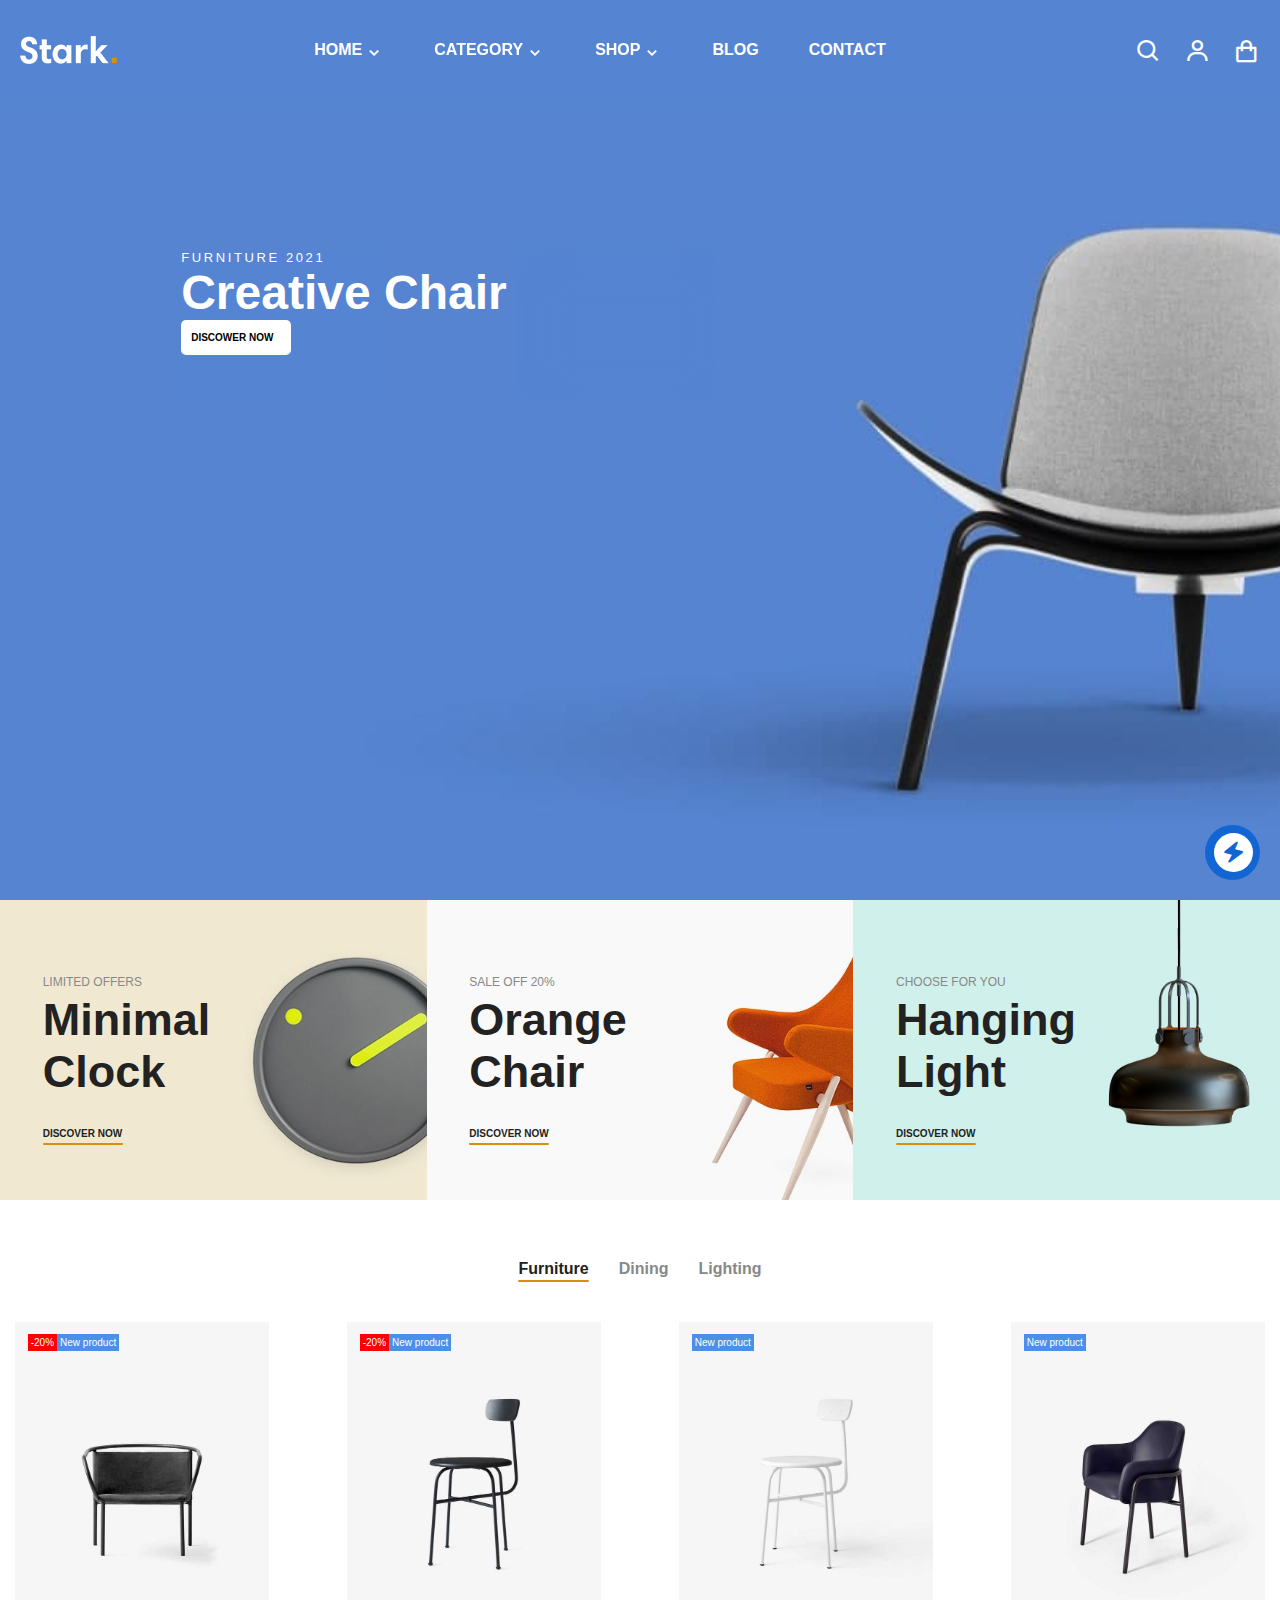
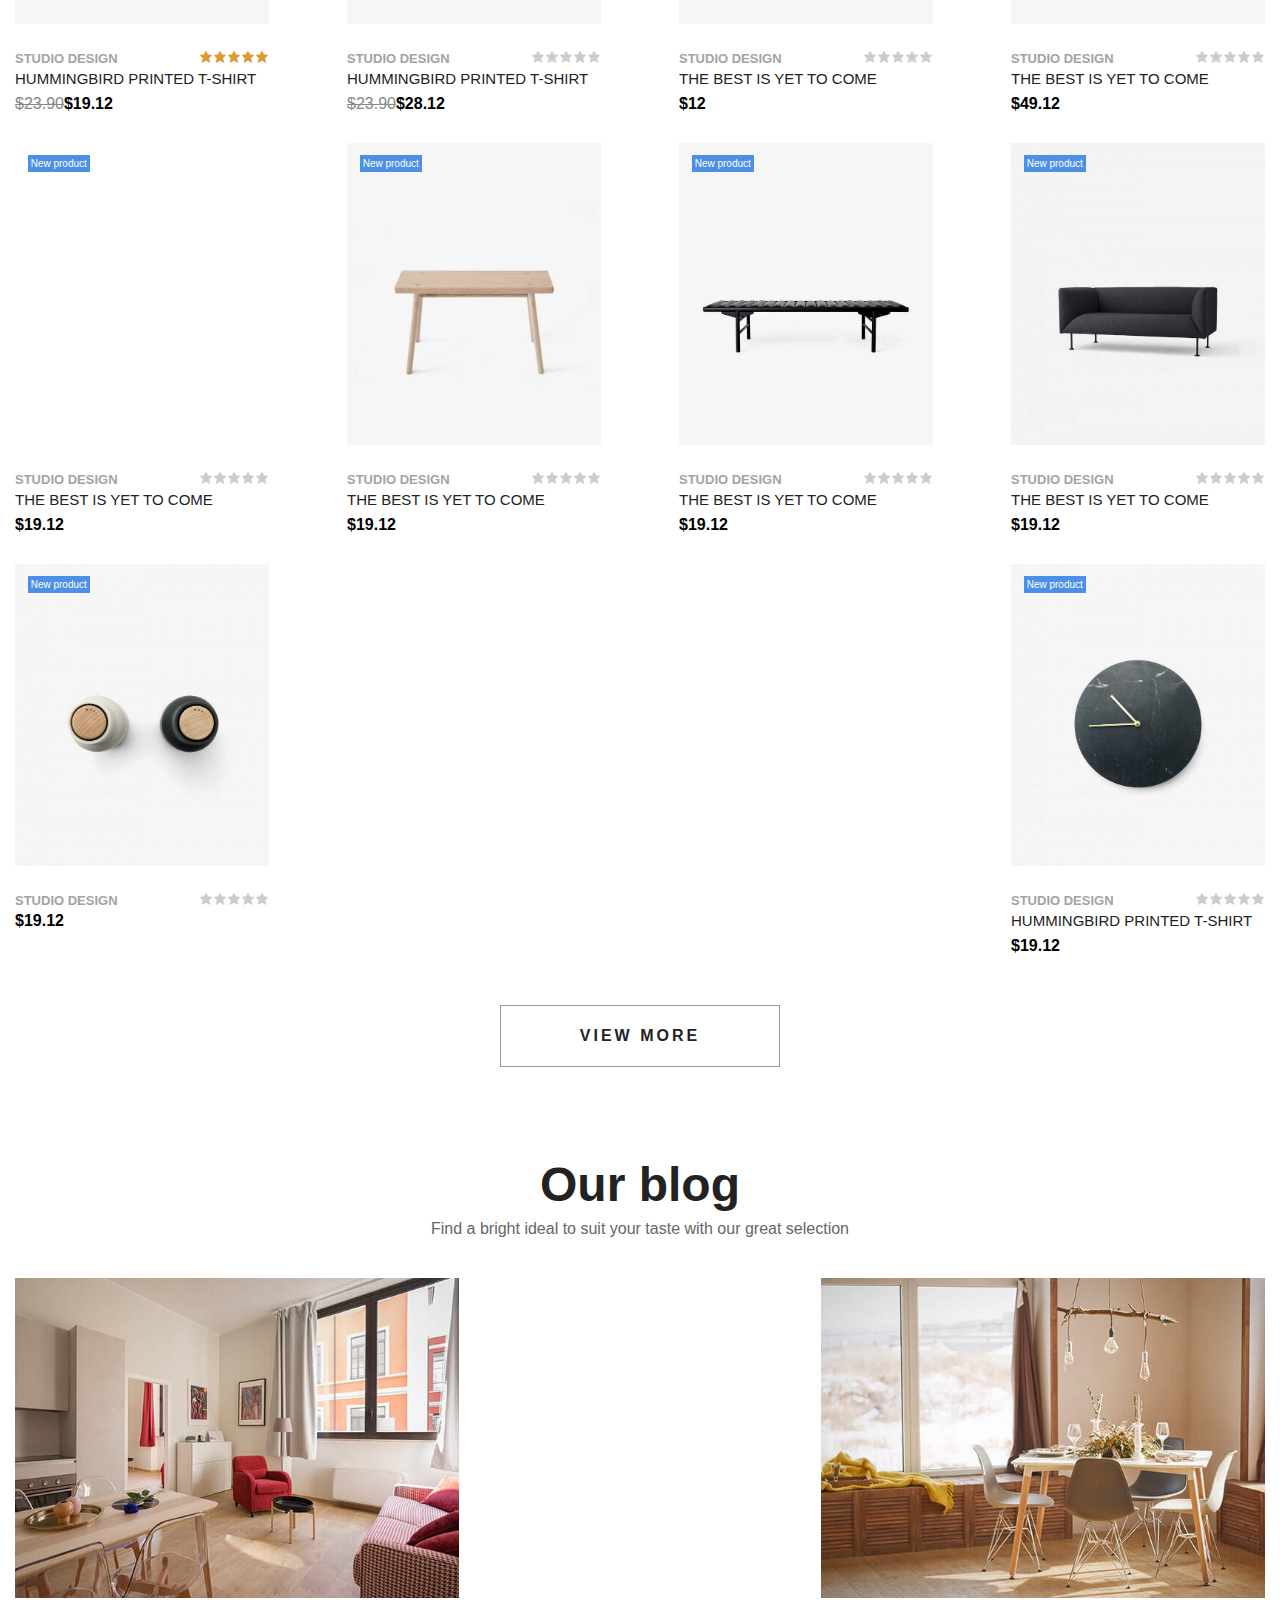
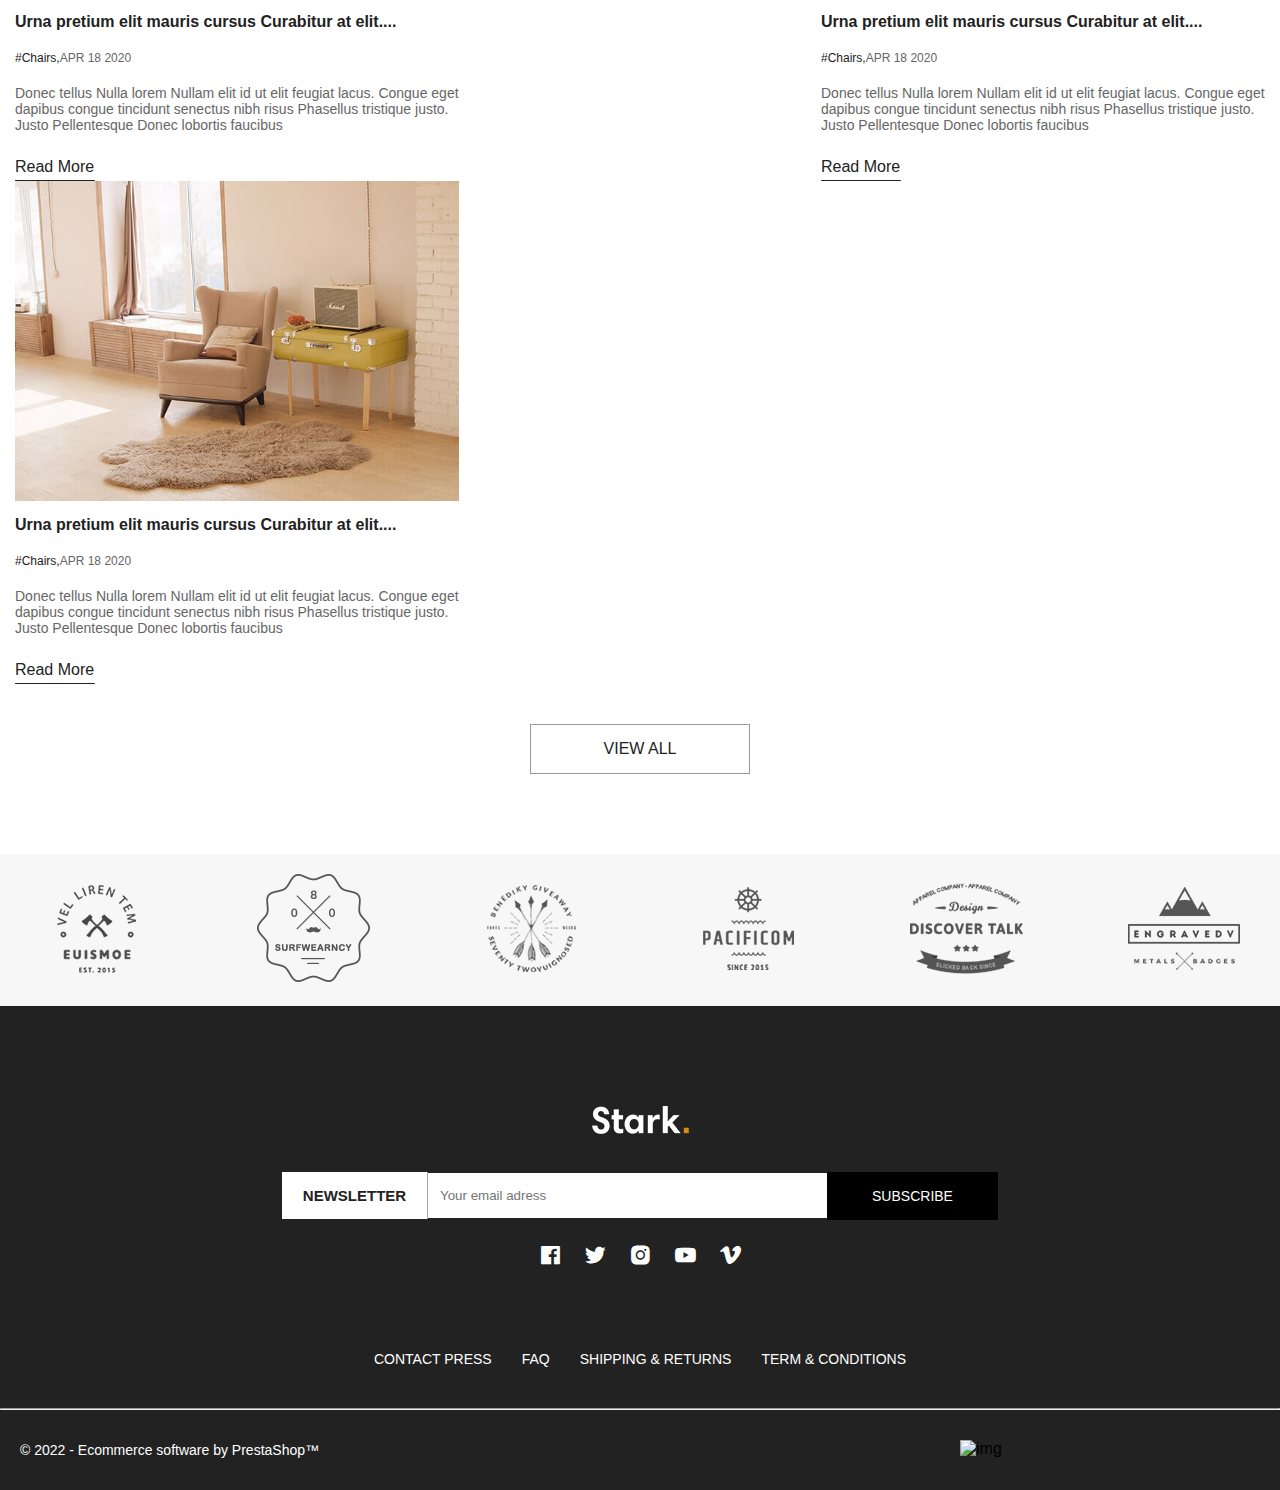
==== commit cbe00558: "n" ====
--- a/index.html
+++ b/index.html
@@ -15,7 +15,7 @@
 
 <body>
 
-  <div class="hero-img">
+
     <header class="site-header">
       <div class="container">
         <div class="header-inner row middle between">
@@ -276,6 +276,7 @@
     </header>
 
     <section class="hero-section">
+      <div class="hero-img">
       <div class="container">
         <div class="hero-inner ">
           <div class="hero-show"></div>
@@ -289,8 +290,9 @@
 
         </div>
       </div>
+    </div>
     </section>
-    </div>
+
     <section class="furniture-section">
 
       <div class="furniture-inner">
@@ -904,7 +906,6 @@
         <input class="input" type="text" placeholder="search">
         <button class="searchbox"><i class='bx bx-search serachimg'></i></button>
       </div>
-      <p class="modal-text modal-text2">No produst found</p>
     </div>
   </div>
 
@@ -925,10 +926,11 @@
         </form>
       </div>
       <a class="forgot-link" href="#">Forgot your Password?</a>
-      <a class="comp-text" href="#"><i class='bx bx-horizontal-center'></i>compare (0)</a>
-      <a class="comp-text" href="#"><i class='bx bxs-heart'></i>wishlist (0)</a>
-      <a class="comp-text" href="#">
-        <select class="bag__links-list-menu">
+      <a class="comp-text row middle" href="#"><i class='bx bx-horizontal-center'></i>compare (0)</a>
+      <a class="comp-text row midddle" href="#"><i class='bx bxs-heart'></i>wishlist (0)</a>
+      <a class="comp-text row midddle between" href="#">
+        <img src="images/1.jpg" alt="img" width="20" height="12">
+        <select class="eng-menu">
           <option class="bag-elect-opti">
             English
           </option>
@@ -940,9 +942,9 @@
           </option>
         </select>
       </a>
-      <a class="comp-text" href="#">
+      <a class="comp-text row middle" href="#">
         <i class='bx bx-money'></i>
-        <select class="bag__links-list-menu">
+        <select class="usd-menu">
           <option class="bag-elect-opti">USD $</option>
           <option class="bag-elect-opti">EUR €</option>
         </select>
--- a/css/style.css
+++ b/css/style.css
@@ -9,7 +9,6 @@
 }
 
 body {
-  /* background-color: #4c8fe6; */
   min-height: 100vh;
   display: flex;
   font-family:sans-serif;
@@ -554,31 +553,6 @@
 
 
 
-
-
-
-
-
-
-
-
-
-
-
-
-
-
-
-
-
-
-
-
-
-
-
-
-
 .searchbox{
   border: none;
   cursor: pointer;
@@ -599,7 +573,7 @@
 }
 
 .searchmodalbox{
-  position: absolute;
+  position: fixed;
   top: 0;
   left: 0;
   background-color: #fff;
@@ -617,7 +591,7 @@
   padding: 100px 50px;
 }
 .searchinput{
-  width: 87vw;
+  width: 90vw;
   height: 100px;
   border: none;
   border-bottom: 2px solid #535353;
@@ -635,7 +609,7 @@
 .serachimg{
   color: #535353;
   font-size: 25px;
-  transition: all 0.4s ease;
+  transition: all 0.2s ease;
 }
 .serachimg:hover{
   color: #D88F0F;
@@ -647,22 +621,22 @@
   font-weight: 500;
   margin-bottom: 10px;
 }
-.modal-text2{
-  text-transform: capitalize;
-}
+
 
 .remove{
   position: absolute;
-  top: 24%;
-  right: 5.5%;
+  top: 28%;
+  right:5.2%;
   border: none;
   background-color: transparent;
   color: #535353;
-  font-size: 20px;
-  transition: all 0.4s ease;
-  cursor: pointer;
-}
-
+  font-size: 24px;
+  transition: all 0.2s ease;
+  cursor: pointer;
+}
+.remove:hover{
+  color: #d88f0f;
+}
 .remove2:hover{
   background-color: rgba(204, 204, 204, 0.623);
 }
@@ -670,7 +644,7 @@
 
 
 .personmodalbox{
-  position: absolute;
+  position: fixed;
   top: 0;
   right: 0;
   background-color: #fff;
@@ -685,7 +659,7 @@
   position: absolute;
   top:0;
   right: 0;
-  padding: 60px 20px; 
+  padding: 40px 15px; 
 }
 .pesonbtn{
   transition: all 0.5s ease;
@@ -695,14 +669,14 @@
 }
 .remove2{
   position: absolute;
-  top: 4%;
+  top: 2%;
   left: 5%;
   border: none;
   color: #535353;
   font-size: 20px;
   transition: all 0.4s ease;
   cursor: pointer;
-  padding: 10px 14px;
+  padding: 5px 10px;
   border-radius: 50%;
 }
 .in{
@@ -713,31 +687,30 @@
   margin-bottom: 20px;
 }
 .tophr{
-  margin: 0 20px;
-  border-right: 1px solid #53535371;
-  width: 1px;
+  margin: 0 15px;
+  border-right: 1px solid #999;
   height: 30px;
-  background-color: #53535375;
-  color: #53535350;
+  background-color: #999;
+  color: #999;
 }
 .signin{
   text-transform: uppercase;
   font-size: 14px;
-  color: #000;
+  color: #222;
   font-weight: 600;
   text-decoration: none;
  
 }
 .regitsr{
   margin-left: 30px;
-  color: #535353b7;
+  color: #999;
 }
 
 .input-label{
-  width: 320px;
+  width: 280px;
   border: 1px solid #53535356;
   outline: none;
-  padding:18px  10px;
+  padding:15px  16px;
   text-transform: capitalize;
   margin-bottom: 20px;
 }
@@ -745,38 +718,77 @@
   border: none;
   background-color: #000;
   color: #fff;
-  width: 320px;
-  padding: 18px 10px;
+  width: 280px;
+  font-size: 15px;
+  padding: 15px 16px;
   text-transform: uppercase;
   cursor: pointer;
   border-radius: 3px;
   margin-bottom: 15px;
+  cursor: pointer;
+  transition: all 0.3s ease;
+}
+.input-box form button:hover{
+  background-color: #d88f0f;
 }
 .forgot-link{
-  color: #53535388;
-  text-decoration: none;
-  font-size: 16px;
+  color: #999;
+  text-decoration: none;
+  font-size: 15px;
   display: block;
   margin-bottom: 20px;
 }
-
+.forgot-link:hover{
+  color: #d88f0f;
+}
+.comp-text:hover{
+  color: #d88f0f;
+}
+.bx-horizontal-center,
+.bxs-heart,
+.bx-money{
+  margin-right: 5px;
+  color: #222;
+  font-size: 18px;
+}
+.bx-horizontal-center:hover{
+  color: #d88f0f;
+}
+.bxs-heart:hover{
+  color: #d88f0f;
+}
+.bx-money:hover{
+  color: #d88f0f;
+}
 .comp-text{
   text-decoration: none;
   padding: 10px 0;  
-  color: #2e2d2d;
-  font-size: 16px;
-  display: block;
-  margin-bottom: 20px;
+  color: #222;
+  font-size: 15px;
+  display: block;
+  margin-bottom: 15px;
   text-transform: capitalize;
   border-bottom: 1px solid #5353532a;
 }
+.usd-menu{
+  border: none;
+  outline: none;
+  font-size: 15px;
+  background-color: transparent;
+}
+.eng-menu{
+  border: none;
+  outline: none;
+  font-size: 15px;
+  background-color: transparent;
+}
 
 
 .korzinamodalbox{
-  position: absolute;
+  position: fixed;
   top: 0;
   right: 0;
-  background-color: #fff;
+  background-color: #f7f7f7;
   width: 0;
   opacity: 0;
   overflow: hidden;
@@ -799,26 +811,30 @@
   top: 10%;
   left: 2%;
   border: none;
-  color: #535353ce;
+  color: #666;
   font-size: 16px;
   background-color: transparent;
-  transition: all 0.4s ease;
+  transition: all 0.2s ease;
   cursor: pointer;
   padding: 10px 14px;
+}
+.remove3:hover{
+  color: #535353;
 }
 .card-text{
   text-align: center;
   font-size: 16px;
-  color: rgba(0, 0, 0, 0.863);
+  color: #222;
   text-transform: uppercase;
   font-weight: 600;
 
 }
 .cards-text{
-  color: #535353;
+  color: #666;
   font-size: 16px;
   text-align: center;
   letter-spacing:1.2;
+  margin: 0 auto;
 }
 
 .searchbox:hover .bx-search{
@@ -998,22 +1014,18 @@
   background-color: rgba(204, 204, 204, 0.623);
 
 }
-
-
 .show2{
   opacity: 1;
-  width: 330px;
+  width: 320px;
   transition: all 0.4s ease;
 }
-
-
 .show{
   opacity: 1;
   height: 100vh;
   transition: all 0.4s ease;
 }
 .show3{
-  width: 360px;
+  width: 320px;
   opacity: 1;
   transition: all 0.4s ease;
 }
@@ -1064,41 +1076,30 @@
 
 }
 .furnit-box{
+  content: '';
+  display: block;
+  height: 300px;
   overflow: hidden;
   padding: 50px 5px 40px 40px;
   transition: all 1.3s ease;
-}
-.furnit-textbox{
-  position: absolute;
-  top:25%;
-  left: 10%;
-}
-.furniture-item:nth-child(1) .furnit-box{
-  content: '';
-  display: block;
-  height: 300px;
-  background-image: url('../images/time-img.jpg');
   background-repeat: no-repeat;
   background-size: cover;
   transition: all 1.3s ease;
 }
+.furnit-textbox{
+  position: absolute;
+  top:25%;
+  left: 10%;
+}
+.furniture-item:nth-child(1) .furnit-box{
+  background-image: url('../images/time-img.jpg');
+}
 .furniture-item:nth-child(2) .furnit-box{
-  content: '';
-  display: block;
-  height: 300px;
   background-image: url('../images/orange-chair.jpg');
-  background-repeat: no-repeat;
-  background-size: cover;
-  transition: all 1.3s ease;
 }
 .furniture-item:nth-child(3) .furnit-box{
-  content: '';
-  display: block;
-  height: 300px;
   background-image: url('../images/hanging-ligth.jpg');
-  background-repeat: no-repeat;
-  background-size: cover;
-  transition: all 1.3s ease;
+
 }
 .furniture-item:hover .furnit-box{
   transform: scale(1.1);
@@ -1323,52 +1324,30 @@
   transition: all;
 }
 .chair-button{
+  position: absolute;
   transition: all 0.2s ease;
-}
-.chair-button:nth-child(3){
-  position: absolute;
-  bottom: 48px;
-  left: 163px;
-  width: 50px;
-  height: 50px;
   background: #222;
   padding: 15px 0px 15px 0px;
   color: #fff;
+  width: 50px;
+  height: 50px;
   font-size: 22px;
   opacity: 0;
   transition: all 0.4s ease;
   border: none;
   z-index: 100;
 }
+.chair-button:nth-child(3){
+  bottom: 48px;
+  left: 163px;
+}
 .chair-button:nth-child(2){
-  position: absolute;
   bottom: 44px;
   left: 101px;
-  width: 50px;
-  height: 50px;
-  background: #222;
-  padding: 15px 0px 15px 0px;
-  color: #fff;
-  font-size: 22px;
-  opacity: 0;
-  transition: all 0.4s ease;
-  border: none;
-  z-index: 100;
 }
 .chair-button:nth-child(1){
-  position: absolute;
   bottom: 42px;
   left: 39px;
-  width: 50px;
-  height: 50px;
-  background: #222;
-  padding: 15px 0px 15px 0px;
-  color: #fff;
-  font-size: 20px;
-  opacity: 0;
-  transition: all 0.4s ease;
-  border: none;
-  z-index: 100;
 }
 
 .chair-item:hover .chair-button:nth-child(1) {
@@ -1446,14 +1425,12 @@
   margin-bottom: 40px;
 }
 .blog-item{
-  position: relative;
   transition: all 0.8s ease;
-  overflow: hidden;
 }
 .blog-img-box{
   content: '';
   display: block;
-  width: 444px;
+  /* width: 444px; */
   height: 320px;
   background-size: cover;
   background-repeat: no-repeat;
@@ -1528,7 +1505,7 @@
 }
 .blog-list{
   margin-bottom: 40px;
-  overflow: hidden;
+  /* overflow: hidden; */
 }
 .blog-link{
   padding: 15px 40px;
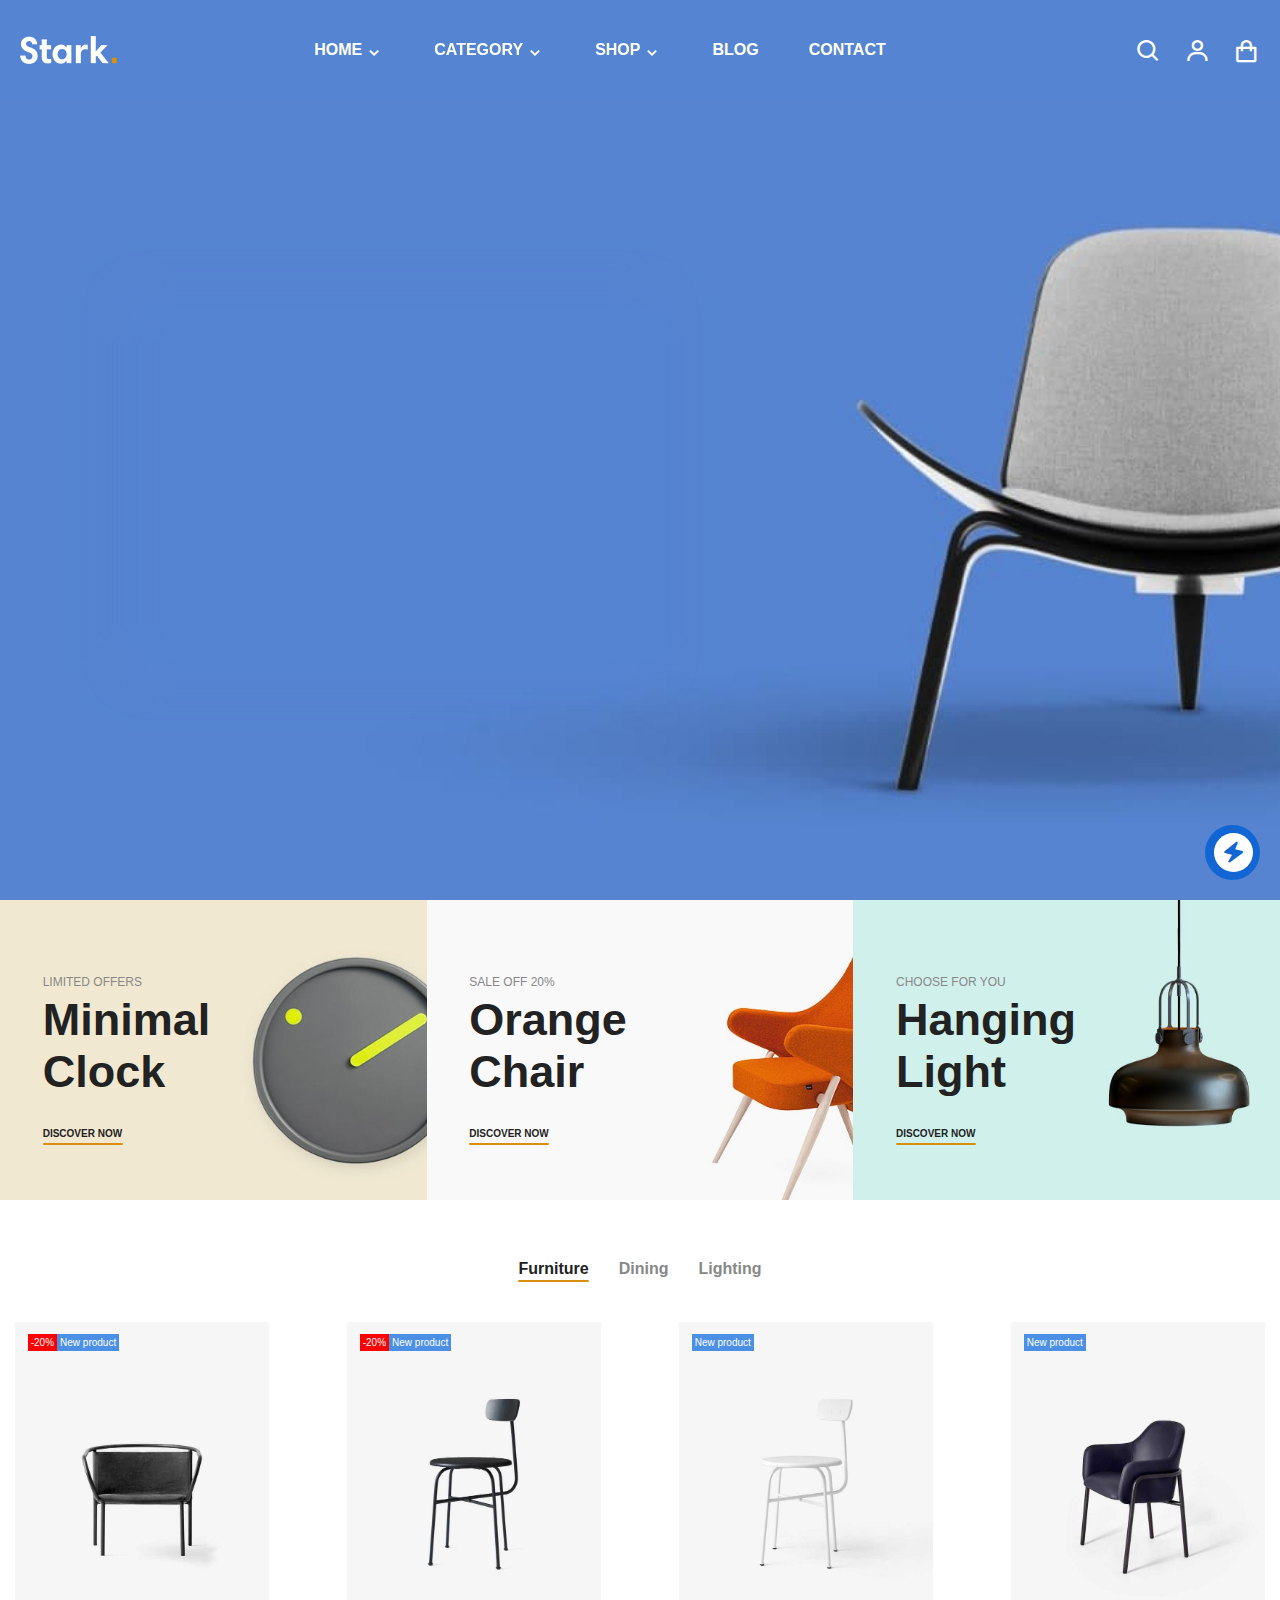
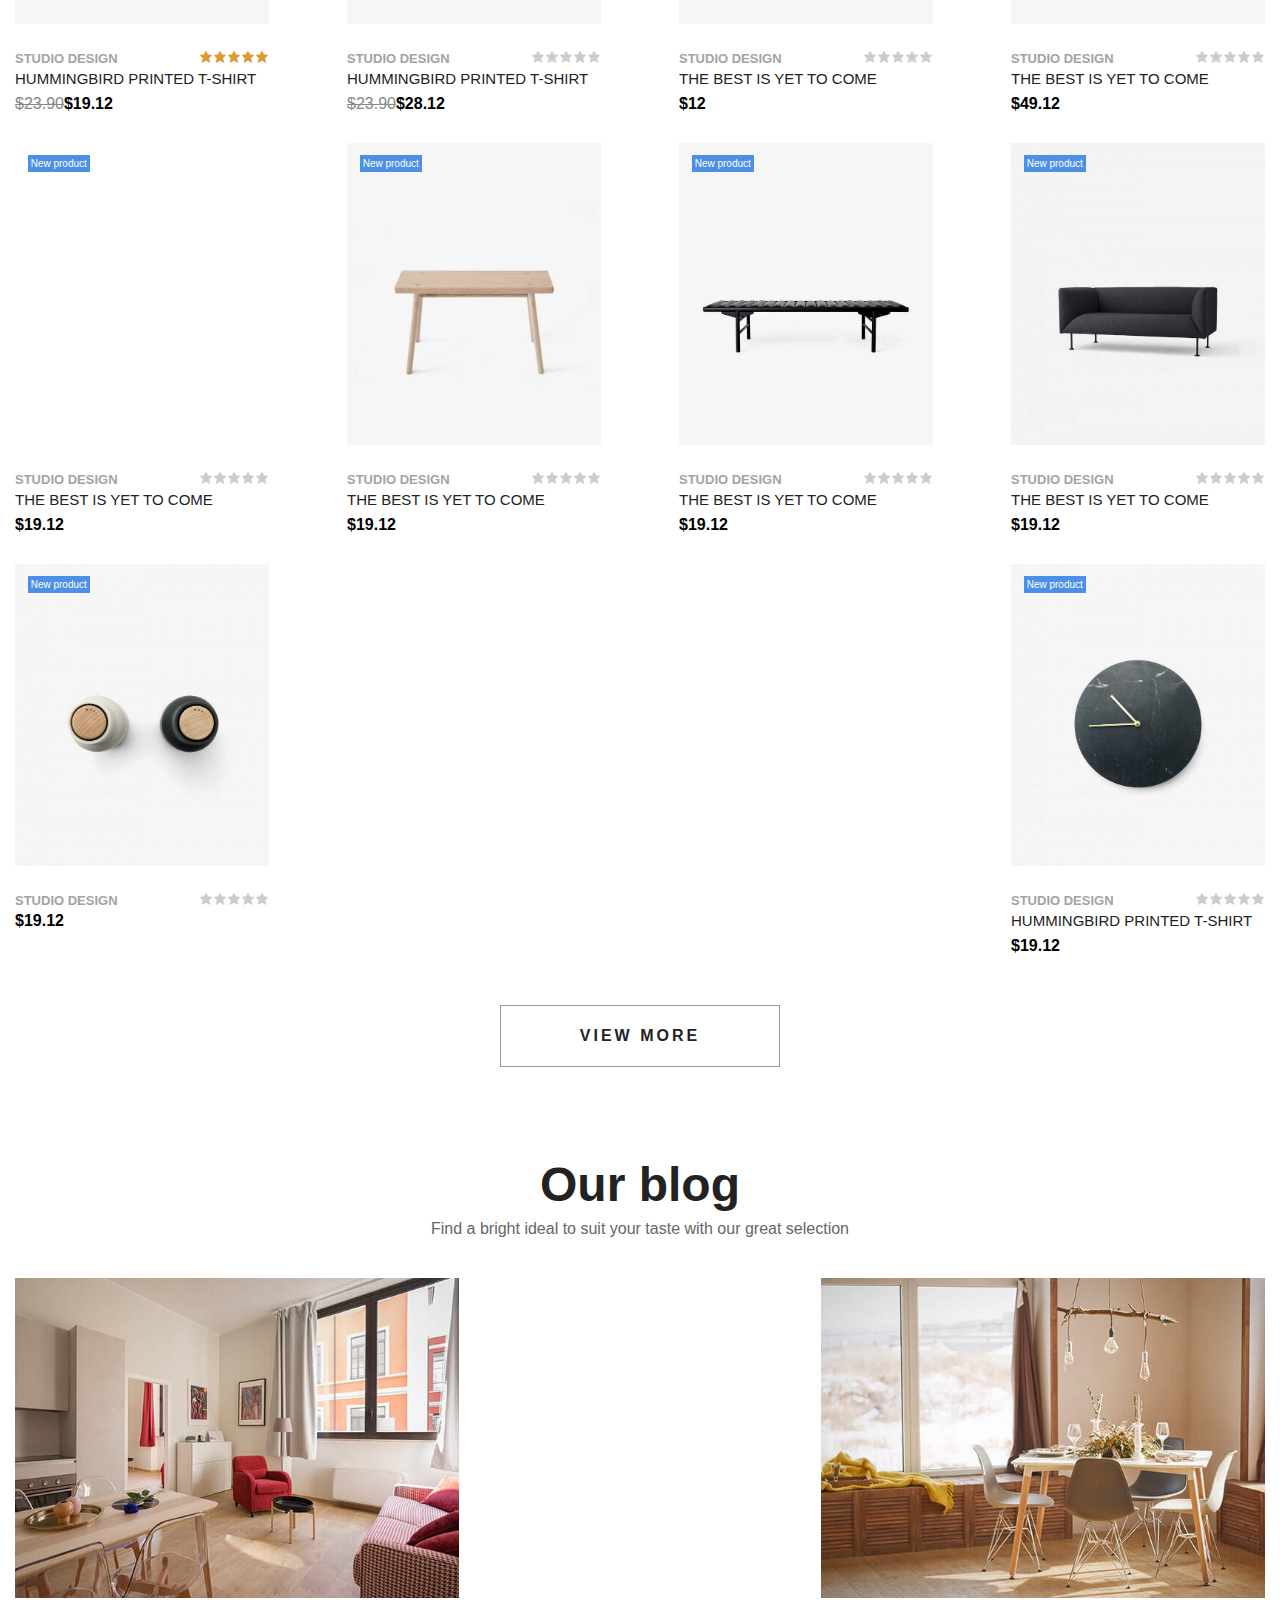
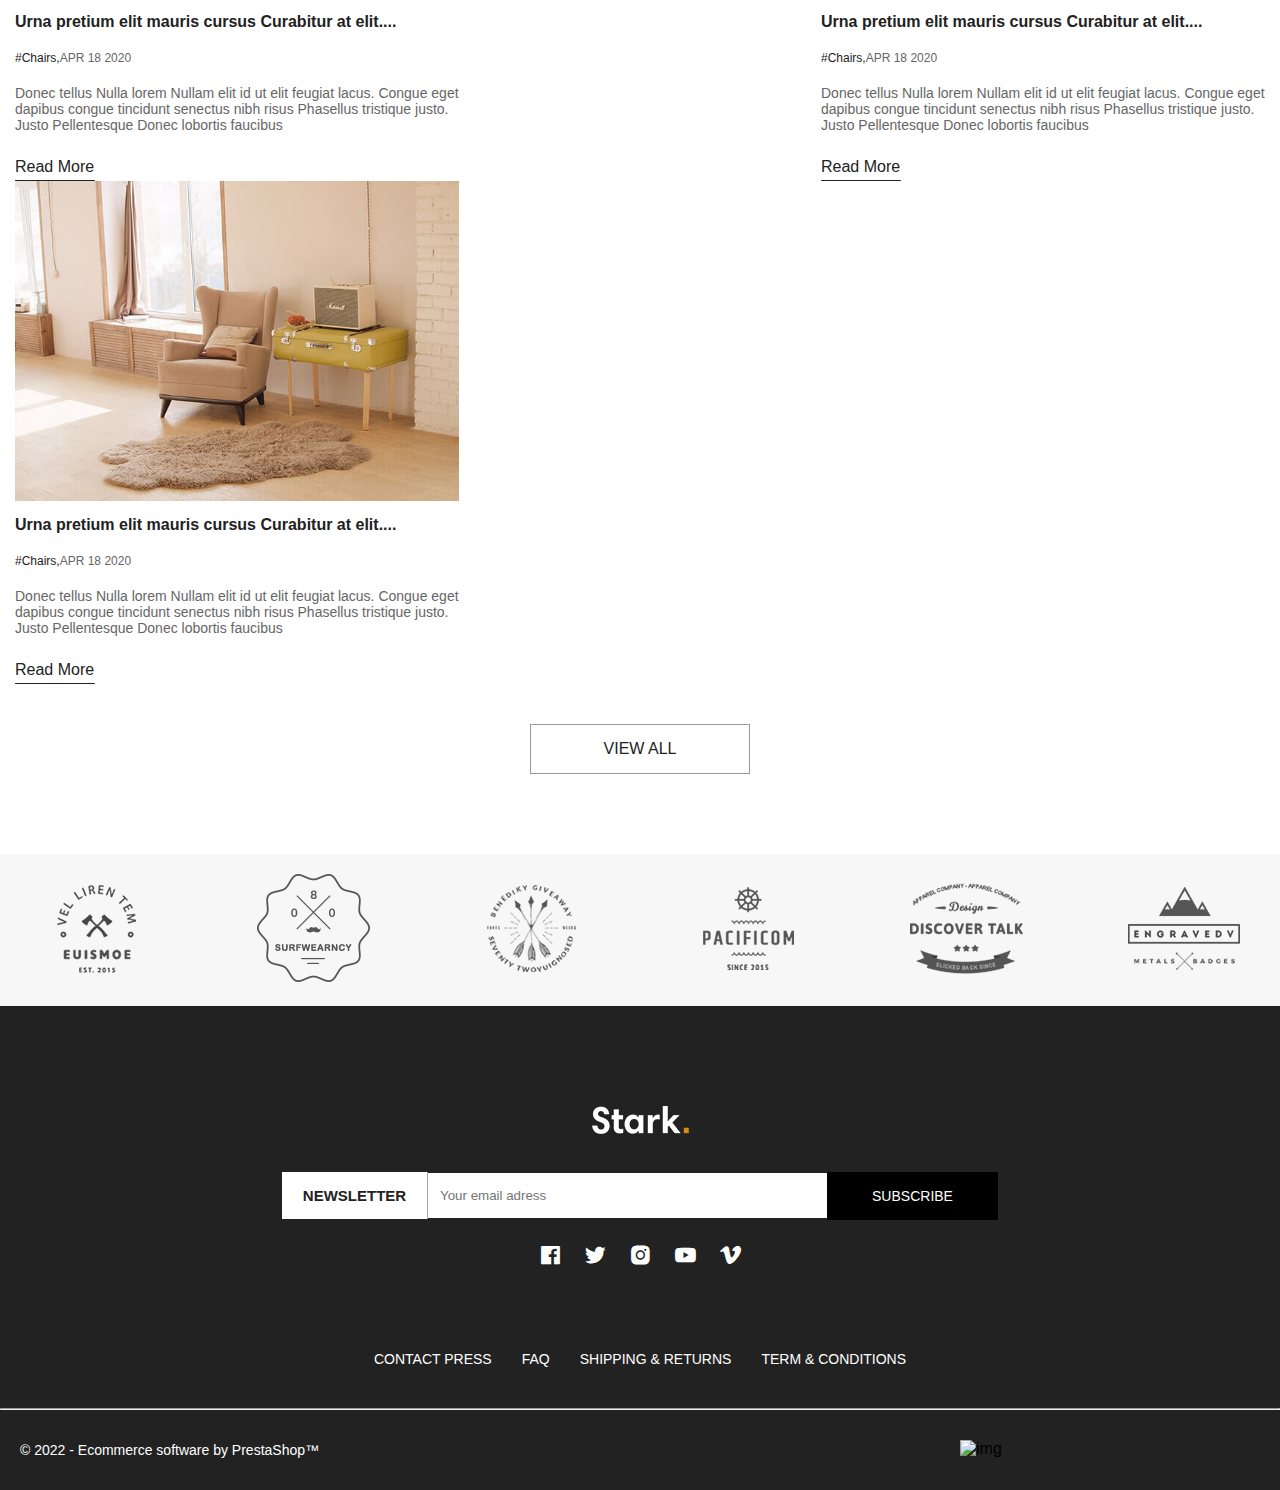
==== commit 64dc020a: "initial commit" ====
--- a/index.html
+++ b/index.html
@@ -294,9 +294,7 @@
     </section>
 
     <section class="furniture-section">
-
       <div class="furniture-inner">
-
         <ul class="furniture-list row middle style-none">
           <li class="furniture-item col-4">
             <div class="furnit-box"> </div>
@@ -992,7 +990,7 @@
     <a class="lo-messen row middle" href="#"> <i class='bx bxs-zap minus-bx'></i>Log into Messenger</a>
     <a class="contin" href="#">continue as guest</a>
     <div class="row middle center">
-      <p class="by-text">By continuing as a guest, you agree to Facebook's and </p>
+      <p class="by-text">By continuing as a guest, you agree to Facebook's</p>
       <a class="term-text" href="#">Terms, </a>
       <a class="term-text" href="#"> Data Policy </a>
       <a class="by-text" href="#">and</a>
--- a/css/style.css
+++ b/css/style.css
@@ -457,6 +457,7 @@
   width: 100vw;
   height: 100vh;
   z-index: -1;
+  background-color: #5584d2;
   overflow: hidden;
 }
 .hero-img{
@@ -472,50 +473,54 @@
 
 
 .hero-text{
+  position: relative;
   color: #fff;
   font-size: 13px;
   letter-spacing: 0.2em;
   white-space: nowrap;
-  text-transform: uppercase;
+  font-family: 'Barlow Condensed', sans-serif;
+  text-transform: uppercase;
+  margin-bottom: 20px;
+  z-index: 50;
 }
 .hero-title{
+  position: relative;
   text-transform: capitalize;
   color: #fff;
   font-size: 48px;
+  font-family: 'Barlow Condensed', sans-serif;
   font-weight: 600;
   white-space: nowrap;
+  margin-bottom: 60px;
+  z-index: 50;
 }
 .hero-inner{
-  position: relative;
-}
-.hero-block{
-  position: absolute;
-  top: 250px;
+  position:absolute;
+  top: 310px;
   left: 13%;
-  width: 200px;
-  height: 150px;
-  background-color: #5584d2; 
-}
+  width: 500px;
+  height: 350px;
+  background: transparent;
+  color: #fff;
+}
+
+
 .hero-show{
   position: absolute;
-  top: 250px;
-  left: 40%;
-  width: 200px;
-  height: 150px;
-  animation: hero-anim 3s linear;
-  background-color:#5584d2;
-  box-shadow: inset 12px 7px 26px 20px #5584d2;
-  z-index: 10;
-
-}
-
+  top: 0;
+  right: 0;
+  width: 500px;
+  height: 350px;
+  background: #5584d2;
+  box-shadow: -25px 0px 39px 13px #5584d2;
+  z-index: 60;
+  animation: hero-anim 4s 1s;
+  animation-fill-mode: both;
+}
 @keyframes hero-anim {
-  
-  0%{
-    left: 13%;
-  }
-  100%{
-    left: 40%;
+  100% {
+    right: 0;
+    width: 0;
   }
 }
 
@@ -538,15 +543,75 @@
   width: 110px;
   animation: hero-btn 0.4s linear;
 }
-@keyframes hero-btn{
-  0%{
-    padding: 0;
-  }
-  100% {
-    padding: 12px 10px; 
-  }
-  
-}
+
+
+
+.hero__box {
+  position: relative;
+  width: 540px;
+  height: 350px;
+  background: transparent;
+  margin: 0 auto;
+  margin-top: 250px;
+  color: #fff;
+  text-align: center;
+}
+
+.hero__tit {
+  position: relative;
+  font-size: 16px;
+  font-weight: 400;
+  font-family: 'Barlow Condensed', sans-serif;
+  color: #fff;
+  letter-spacing: 5px;
+  margin-bottom: 20px;
+  z-index: 50;
+}
+
+.hero__title {
+  position: relative;
+  font-size: 90px;
+  line-height: 90px;
+  font-weight: 500;
+  font-family: 'Barlow Condensed', sans-serif;
+  margin-bottom: 60px;
+  z-index: 50;
+}
+
+.hero__btn {
+  font-weight: 700;
+  text-decoration: none;
+  opacity: 1;
+  padding: 15px 35px;
+  font-size: 16px;
+  background: rgb(255, 255, 255);
+  color: rgb(0, 0, 0);
+  border-radius: 5px;
+  font-family: "Barlow Condensed";
+  line-height: 15px;
+}
+
+.hero__anim-span {
+  position: absolute;
+  top: 0;
+  left: 0;
+  width: 540px;
+  height: 130px;
+  background: #B35346;
+  box-shadow: -25px 0px 39px 13px #B35346;
+  z-index: 60;
+  animation: anim__hero-tit 2s 1s;
+  animation-fill-mode: both;
+}
+
+
+
+
+
+
+
+
+
 
 
 
@@ -775,12 +840,14 @@
   outline: none;
   font-size: 15px;
   background-color: transparent;
+  cursor: pointer;
 }
 .eng-menu{
   border: none;
   outline: none;
   font-size: 15px;
   background-color: transparent;
+  cursor: pointer;
 }
 
 
